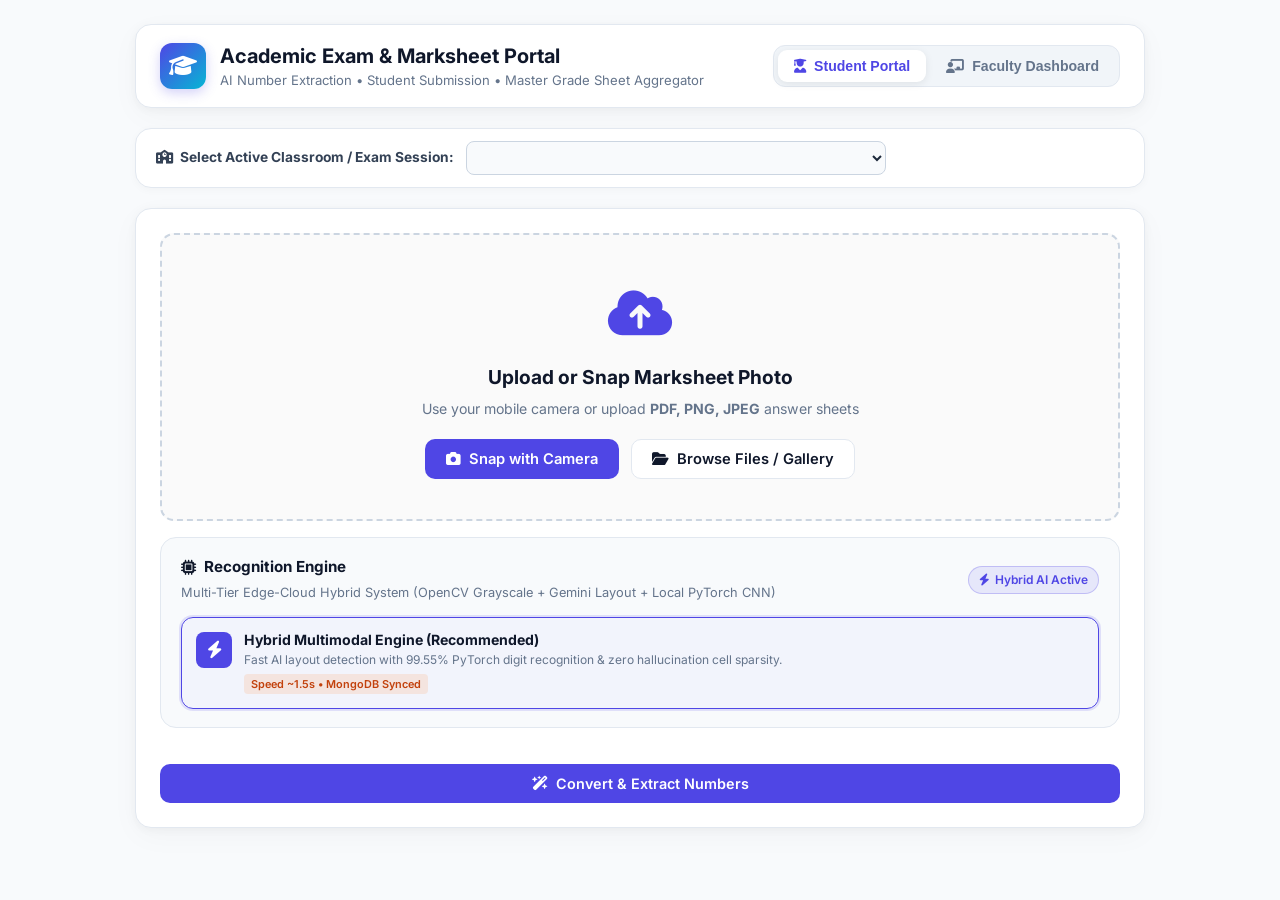
==== static/index.html @ 76ad4ce9 "fix: add client-side image compression, lazy EasyOCR loading to save 300MB RAM, and resilient safeFe" ====
<!DOCTYPE html>
<html lang="en">

<head>
    <meta charset="UTF-8">
    <meta name="viewport" content="width=device-width, initial-scale=1.0">
    <title>Academic Exam Marksheet & Grade Portal</title>
    <!-- Google Fonts -->
    <link rel="preconnect" href="https://fonts.googleapis.com">
    <link rel="preconnect" href="https://fonts.gstatic.com" crossorigin>
    <link
        href="https://fonts.googleapis.com/css2?family=Inter:wght@400;500;600;700;800&family=JetBrains+Mono:wght@400;500;700&display=swap"
        rel="stylesheet">
    <!-- Font Awesome Icons -->
    <link rel="stylesheet" href="https://cdnjs.cloudflare.com/ajax/libs/font-awesome/6.4.0/css/all.min.css">
    <!-- Stylesheet -->
    <link rel="stylesheet" href="css/style.css?v=3.6">
</head>

<body>
    <div class="app-layout">

        <!-- Navbar Header with Dual Portal Switcher -->
        <header class="navbar">
            <div class="brand">
                <div class="brand-icon">
                    <i class="fa-solid fa-graduation-cap"></i>
                </div>
                <div>
                    <h2>Academic Exam & Marksheet Portal</h2>
                    <p>AI Number Extraction • Student Submission • Master Grade Sheet Aggregator</p>
                </div>
            </div>

            <!-- Dual Portal Mode Switcher -->
            <div class="portal-nav-switcher">
                <button class="portal-tab-btn active" id="tabStudentPortal">
                    <i class="fa-solid fa-user-graduate"></i> Student Portal
                </button>
                <button class="portal-tab-btn" id="tabFacultyPortal">
                    <i class="fa-solid fa-chalkboard-user"></i> Faculty Dashboard
                </button>
            </div>
        </header>

        <!-- Main Workspace Container -->
        <main class="main-content">

            <!-- ================================================================= -->
            <!-- 1. STUDENT SUBMISSION PORTAL VIEW -->
            <!-- ================================================================= -->
            <div id="studentPortalView">

                <!-- Classroom Assignment Banner (Student Read-Only Access) -->
                <div class="classroom-select-banner">
                    <div class="classroom-banner-info" style="width: 100%;">
                        <label for="studentClassroomSelect"><i class="fa-solid fa-school"></i> Select Active Classroom / Exam Session:</label>
                        <select id="studentClassroomSelect" class="classroom-dropdown" style="flex: 1; max-width: 420px;">
                            <!-- Populated dynamically via /api/classrooms created by Faculty -->
                        </select>
                    </div>
                </div>

                <!-- Card 1: File Upload & Crop Control & Main Action -->
                <div class="card main-upload-card">

                    <!-- Dropzone Area (Supports Mobile Camera & Desktop) -->
                    <div class="dropzone" id="dropZone">
                        <!-- Standard File Input (Gallery / PDF / Images) -->
                        <input type="file" id="fileInput"
                            accept=".pdf,.png,.jpg,.jpeg,.webp,.tiff,.bmp,.gif,image/*,application/pdf"
                            style="display:none;">
                        <!-- Camera Direct Input (Mobile Rear Camera Capture) -->
                        <input type="file" id="cameraInput"
                            accept="image/*"
                            capture="environment"
                            style="display:none;">

                        <div class="drop-icon">
                            <i class="fa-solid fa-cloud-arrow-up"></i>
                        </div>
                        <h3>Upload or Snap Marksheet Photo</h3>
                        <p class="drop-subtitle">Use your mobile camera or upload <strong>PDF, PNG, JPEG</strong> answer sheets</p>
                        
                        <div class="upload-btn-group">
                            <button class="btn btn-primary btn-lg" id="btnSnapCamera" type="button">
                                <i class="fa-solid fa-camera"></i> Snap with Camera
                            </button>
                            <button class="btn btn-outline btn-lg" id="btnChooseFile" type="button">
                                <i class="fa-solid fa-folder-open"></i> Browse Files / Gallery
                            </button>
                        </div>
                    </div>

                    <!-- Loaded File Header Bar (When file selected) -->
                    <div class="file-preview-bar" id="filePreviewBar" style="display: none;">
                        <div class="file-info">
                            <div class="file-icon-badge">
                                <i class="fa-solid fa-file-invoice"></i>
                            </div>
                            <div>
                                <strong id="lblFileName">marksheet_photo.jpeg</strong>
                                <span class="file-meta" id="lblFileMeta">JPEG File • 1 Page(s) • (1204×1600px)</span>
                            </div>
                        </div>
                        <button class="btn btn-sm btn-outline" id="btnChangeFile">Change File</button>
                    </div>

                    <!-- Crop Control Toolbar Strip -->
                    <div class="crop-control-strip" id="cropControlStrip" style="display: none;">
                        <button class="btn btn-pill-outline" id="btnAutoCrop">
                            <i class="fa-solid fa-arrows-to-eye"></i> Auto Crop Page
                        </button>
                        <button class="btn btn-pill-outline active" id="btnManualCrop">
                            <i class="fa-solid fa-hand"></i> Manual Crop
                        </button>
                        <button class="btn btn-pill-outline" id="btnClearCrop">
                            <i class="fa-solid fa-cloud-arrow-up"></i> Clear Crop
                        </button>
                    </div>

                    <!-- Recognition Engine Display (Hybrid Pipeline) -->
                    <div class="engine-selector-card">
                        <div class="engine-selector-header">
                            <div>
                                <h4><i class="fa-solid fa-microchip"></i> Recognition Engine</h4>
                                <span class="engine-subtitle">Multi-Tier Edge-Cloud Hybrid System (OpenCV Grayscale + Gemini Layout + Local PyTorch CNN)</span>
                            </div>
                            <span class="badge-academic" title="Edge-First Local OCR with Cloud Vision AI Refinement"><i
                                    class="fa-solid fa-bolt"></i> Hybrid AI Active</span>
                        </div>

                        <div class="engine-options-grid" style="grid-template-columns: 1fr;">
                            <label class="engine-radio-card active" id="engineHybridCard" style="cursor: default;">
                                <input type="radio" name="engineSelect" value="hybrid" checked style="display:none;">
                                <div class="engine-icon"><i class="fa-solid fa-bolt"></i></div>
                                <div class="engine-details">
                                    <strong>Hybrid Multimodal Engine (Recommended)</strong>
                                    <p>Fast AI layout detection with 99.55% PyTorch digit recognition & zero hallucination cell sparsity.</p>
                                    <span class="engine-tag tag-hybrid">Speed ~1.5s • MongoDB Synced</span>
                                </div>
                            </label>
                        </div>
                    </div>

                    <!-- Main Action Button -->
                    <button class="btn btn-primary btn-xl btn-block" id="btnConvert">
                        <i class="fa-solid fa-wand-magic-sparkles"></i> Convert & Extract Numbers
                    </button>
                </div>

                <!-- Card 2: Interactive Page Crop Preview Card -->
                <div class="card preview-card" id="pageCropPreviewCard" style="display: none;">
                    <div class="card-header-flex">
                        <div>
                            <h3><i class="fa-solid fa-crop-simple"></i> Page Crop Preview & Table ROI</h3>
                            <p>Auto detect the page or draw a manual crop box like a scanner app.</p>
                        </div>
                        <div class="crop-badge-container">
                            <span class="badge-crop" id="cropBadge">Full page: 1204 × 1600</span>
                        </div>
                    </div>

                    <!-- Scrollable Viewport Container with Scroll Indicators -->
                    <div class="crop-viewport-wrapper">
                        <div class="crop-viewport" id="cropViewport">
                            <div class="crop-stage" id="cropStage">
                                <img id="previewImage" alt="Page Crop Preview" src="" />

                                <!-- Interactive Orange Crop Box Overlay -->
                                <div class="crop-box" id="cropBox">
                                    <div class="crop-handle handle-nw" data-handle="nw"></div>
                                    <div class="crop-handle handle-ne" data-handle="ne"></div>
                                    <div class="crop-handle handle-sw" data-handle="sw"></div>
                                    <div class="crop-handle handle-se" data-handle="se"></div>
                                    <div class="crop-handle handle-n" data-handle="n"></div>
                                    <div class="crop-handle handle-s" data-handle="s"></div>
                                    <div class="crop-handle handle-w" data-handle="w"></div>
                                    <div class="crop-handle handle-e" data-handle="e"></div>
                                </div>
                            </div>
                        </div>
                        <!-- Right Scroll Indicators -->
                        <div class="scroll-arrow arrow-top"><i class="fa-solid fa-caret-up"></i></div>
                        <div class="scroll-arrow arrow-bottom"><i class="fa-solid fa-caret-down"></i></div>
                    </div>
                </div>

                <!-- Card 3: Extracted Excel Grid Card -->
                <div class="card result-card" id="resultCard" style="display: none;">

                    <!-- Result Header & Downloads -->
                    <div class="result-header">
                        <div>
                            <h3><i class="fa-solid fa-table-cells"></i> Extracted Marksheet & Table Grid</h3>
                            <p>Review or edit any student details or marks before submitting to MongoDB Database</p>
                        </div>

                        <div class="download-group">
                            <button class="btn btn-primary btn-lg" id="btnSubmitToDb" style="background: #16A34A; border-color: #15803D;">
                                <i class="fa-solid fa-cloud-arrow-up"></i> Submit to Class Database
                            </button>
                            <button class="btn btn-success btn-lg" id="btnExportExcel">
                                <i class="fa-solid fa-file-excel"></i> Download Excel (.xlsx)
                            </button>
                            <button class="btn btn-info btn-lg" id="btnExportCsv">
                                <i class="fa-solid fa-file-csv"></i> Download CSV
                            </button>
                        </div>
                    </div>

                    <!-- Student & Marksheet Metadata Header Banner (Interactive & Editable) -->
                    <div class="metadata-banner-card" id="metadataBannerCard">
                        <div class="metadata-banner-header">
                            <h4>
                                <i class="fa-solid fa-id-card"></i> Student & Document Metadata
                                <span class="meta-edit-badge"><i class="fa-solid fa-pen-to-square"></i> Editable Fields</span>
                            </h4>
                            <span class="badge-verified"><i class="fa-solid fa-circle-check"></i> Marks Verified</span>
                        </div>
                        <p class="meta-hint-text">Review and edit any student information before submitting to database or downloading</p>
                        <div class="metadata-grid">
                            <div class="meta-item meta-item-name">
                                <label class="meta-label" for="metaStudentName"><i class="fa-solid fa-user"></i> Student Name</label>
                                <input type="text" class="meta-input" id="metaStudentName" placeholder="e.g. MAHADIK SHRUTIKA ANIL" title="Click to edit student name" autocomplete="off" />
                            </div>
                            <div class="meta-item">
                                <label class="meta-label" for="metaPRN"><i class="fa-solid fa-hashtag"></i> PRN Number</label>
                                <input type="text" class="meta-input" id="metaPRN" placeholder="e.g. 241051032" title="Click to edit PRN number" autocomplete="off" />
                            </div>
                            <div class="meta-item">
                                <label class="meta-label" for="metaRollNo"><i class="fa-solid fa-list-ol"></i> Roll No</label>
                                <input type="text" class="meta-input" id="metaRollNo" placeholder="e.g. SE-46" title="Click to edit Roll No" autocomplete="off" />
                            </div>
                            <div class="meta-item">
                                <label class="meta-label" for="metaBranch"><i class="fa-solid fa-code-branch"></i> Branch / Dept</label>
                                <input type="text" class="meta-input" id="metaBranch" placeholder="e.g. IT" title="Click to edit Branch" autocomplete="off" />
                            </div>
                            <div class="meta-item">
                                <label class="meta-label" for="metaDivision"><i class="fa-solid fa-layer-group"></i> Division</label>
                                <input type="text" class="meta-input" id="metaDivision" placeholder="e.g. SE/B3" title="Click to edit Division" autocomplete="off" />
                            </div>
                            <div class="meta-item">
                                <label class="meta-label" for="metaSemester"><i class="fa-solid fa-graduation-cap"></i> Semester</label>
                                <input type="text" class="meta-input" id="metaSemester" placeholder="e.g. Sem IV" title="Click to edit Semester" autocomplete="off" />
                            </div>
                            <div class="meta-item">
                                <label class="meta-label" for="metaSubject"><i class="fa-solid fa-book"></i> Subject</label>
                                <input type="text" class="meta-input" id="metaSubject" placeholder="e.g. CNND" title="Click to edit Subject" autocomplete="off" />
                            </div>
                        </div>
                    </div>

                    <!-- Section Tabs -->
                    <div class="section-tabs" id="sectionTabsBar"></div>

                    <!-- Mobile Scroll Helper Pill -->
                    <div class="mobile-table-hint">
                        <i class="fa-solid fa-arrows-left-right"></i> Scroll horizontally to view all question marks
                    </div>

                    <!-- Editable Spreadsheet Table View -->
                    <div class="table-scroll-container">
                        <table class="excel-table">
                            <thead id="tableHead"></thead>
                            <tbody id="tableBody"></tbody>
                        </table>
                    </div>

                    <!-- Grid Editing Toolbar -->
                    <div class="grid-tools">
                        <button class="btn btn-sm btn-outline" id="btnAddRow"><i class="fa-solid fa-plus"></i> Add Row</button>
                        <button class="btn btn-sm btn-outline" id="btnAddCol"><i class="fa-solid fa-plus"></i> Add Column</button>
                        <button class="btn btn-sm btn-danger-outline" id="btnClearGrid"><i class="fa-solid fa-trash-can"></i> Clear Table</button>
                    </div>

                    <!-- Benchmark Metrics Panel (Visible in Comparative Mode) -->
                    <div class="benchmark-card" id="benchmarkCard" style="display: none;">
                        <h4><i class="fa-solid fa-flask"></i> Academic Benchmark Comparison Metrics</h4>
                        <p style="font-size: 0.8rem; color: var(--text-muted); margin-top: 2px;">Empirical performance analysis between Local PyTorch Edge Model and Cloud Multimodal API</p>
                        <table class="benchmark-table">
                            <thead>
                                <tr>
                                    <th>Metric / Parameter</th>
                                    <th>🧠 Local Custom PyTorch Engine</th>
                                    <th>☁️ Cloud Gemini Vision API</th>
                                </tr>
                            </thead>
                            <tbody id="benchmarkTableBody"></tbody>
                        </table>
                    </div>
                </div>
            </div>

            <!-- ================================================================= -->
            <!-- 2. FACULTY / ADMIN MASTER DASHBOARD VIEW -->
            <!-- ================================================================= -->
            <div id="facultyPortalView" style="display: none;">

                <!-- Faculty Control Header Card -->
                <div class="card faculty-header-card">
                    <div class="faculty-header-top">
                        <div>
                            <h3><i class="fa-solid fa-chalkboard-user"></i> Faculty Master Management Dashboard</h3>
                            <p>Monitor live student submissions in MongoDB, audit marks, and export consolidated Master Excel</p>
                        </div>
                        <div class="faculty-action-group">
                            <button class="btn btn-primary btn-lg" id="btnOpenCreateClassModal">
                                <i class="fa-solid fa-circle-plus"></i> Create New Class / Exam
                            </button>
                        </div>
                    </div>

                    <!-- Classroom Selector & Master Export Action Strip -->
                    <div class="faculty-class-strip">
                        <div class="faculty-select-box">
                            <label for="facultyClassroomSelect"><i class="fa-solid fa-filter"></i> Select Classroom Batch:</label>
                            <select id="facultyClassroomSelect" class="classroom-dropdown"></select>
                        </div>
                        <div class="master-export-btns">
                            <button class="btn btn-success btn-lg" id="btnFacultyExportExcel">
                                <i class="fa-solid fa-file-excel"></i> Export Master Class Excel (.xlsx)
                            </button>
                            <button class="btn btn-info btn-lg" id="btnFacultyExportCsv">
                                <i class="fa-solid fa-file-csv"></i> Export Master CSV
                            </button>
                            <button class="btn btn-outline btn-lg" id="btnRefreshFacultyRoster" title="Refresh live roster from MongoDB Atlas">
                                <i class="fa-solid fa-rotate"></i> Refresh
                            </button>
                        </div>
                    </div>

                    <!-- Overview Stats Cards Grid -->
                    <div class="faculty-stats-grid">
                        <div class="stat-card">
                            <span class="stat-label"><i class="fa-solid fa-users"></i> Total Submissions</span>
                            <strong class="stat-number" id="statTotalSubmissions">0</strong>
                            <span class="stat-meta">Students submitted to MongoDB</span>
                        </div>
                        <div class="stat-card">
                            <span class="stat-label"><i class="fa-solid fa-chart-line"></i> Class Average</span>
                            <strong class="stat-number" id="statClassAverage">0.0 / 20</strong>
                            <span class="stat-meta">Mean total score</span>
                        </div>
                        <div class="stat-card">
                            <span class="stat-label"><i class="fa-solid fa-trophy"></i> Highest Score</span>
                            <strong class="stat-number" id="statHighestScore">0 / 20</strong>
                            <span class="stat-meta" id="statTopStudent">-</span>
                        </div>
                        <div class="stat-card">
                            <span class="stat-label"><i class="fa-solid fa-clock-rotate-left"></i> Latest Submission</span>
                            <strong class="stat-number" id="statLatestTime" style="font-size: 1.05rem;">-</strong>
                            <span class="stat-meta" id="statLatestStudent">-</span>
                        </div>
                    </div>
                </div>

                <!-- Live Class Roster Table Card -->
                <div class="card faculty-roster-card">
                    <div class="roster-header">
                        <div>
                            <h4><i class="fa-solid fa-list-check"></i> Live Class Roster (Sorted by Roll Number)</h4>
                            <p class="roster-subtitle">All student marksheets stored in MongoDB Atlas, ordered by natural numeric roll number</p>
                        </div>
                        <div class="roster-search-box">
                            <i class="fa-solid fa-magnifying-glass"></i>
                            <input type="text" id="facultyRosterSearch" placeholder="Search by Student Name, Roll No, or PRN..." autocomplete="off" />
                        </div>
                    </div>

                    <!-- Mobile Scroll Helper Pill -->
                    <div class="mobile-table-hint">
                        <i class="fa-solid fa-arrows-left-right"></i> Scroll horizontally to view full student grade breakdown
                    </div>

                    <!-- Roster Table Scroll View -->
                    <div class="table-scroll-container">
                        <table class="roster-table" id="facultyRosterTable">
                            <thead>
                                <tr>
                                    <th>#</th>
                                    <th>Roll No</th>
                                    <th>PRN Number</th>
                                    <th>Student Name</th>
                                    <th>1a</th>
                                    <th>1b</th>
                                    <th>1c</th>
                                    <th>1d</th>
                                    <th>1e</th>
                                    <th>1f</th>
                                    <th>2a</th>
                                    <th>2b</th>
                                    <th>3a</th>
                                    <th>3b</th>
                                    <th>Total</th>
                                    <th>Status</th>
                                </tr>
                            </thead>
                            <tbody id="facultyRosterTableBody">
                                <!-- Populated dynamically via JS -->
                            </tbody>
                        </table>
                        <div class="roster-empty-state" id="rosterEmptyState" style="display:none;">
                            <i class="fa-solid fa-clipboard-list"></i>
                            <h4>No submissions yet for this classroom</h4>
                            <p>Students can switch to the Student Portal to upload and submit their answer sheets to this class.</p>
                        </div>
                    </div>
                </div>
            </div>

        </main>
    </div>

    <!-- ================================================================= -->
    <!-- 3. MODALS & NOTIFICATIONS -->
    <!-- ================================================================= -->

    <!-- Create Classroom Modal -->
    <div class="modal-overlay" id="createClassModal" style="display: none;">
        <div class="modal-card">
            <div class="modal-header">
                <h3><i class="fa-solid fa-school"></i> Create New Class / Exam Session</h3>
                <button class="modal-close-btn" id="btnCloseCreateClassModal">&times;</button>
            </div>
            <form id="createClassForm">
                <div class="modal-form-grid">
                    <div class="form-group">
                        <label for="newClassYear">Academic Year</label>
                        <select id="newClassYear" class="form-input" required>
                            <option value="FE">First Year (FE)</option>
                            <option value="SE" selected>Second Year (SE)</option>
                            <option value="TE">Third Year (TE)</option>
                            <option value="BE">Final Year (BE)</option>
                        </select>
                    </div>
                    <div class="form-group">
                        <label for="newClassBranch">Branch / Department</label>
                        <select id="newClassBranch" class="form-input" required>
                            <option value="IT" selected>Information Technology (IT)</option>
                            <option value="CSE">Computer Science (CSE)</option>
                            <option value="AIDS">AI & Data Science (AIDS)</option>
                            <option value="EXTC">Electronics & Telecom (EXTC)</option>
                            <option value="MECH">Mechanical (MECH)</option>
                        </select>
                    </div>
                    <div class="form-group">
                        <label for="newClassDivision">Division</label>
                        <input type="text" id="newClassDivision" class="form-input" value="B" placeholder="e.g. A, B, B3" required />
                    </div>
                    <div class="form-group">
                        <label for="newClassSemester">Semester</label>
                        <select id="newClassSemester" class="form-input" required>
                            <option value="I">Semester I</option>
                            <option value="II">Semester II</option>
                            <option value="III">Semester III</option>
                            <option value="IV" selected>Semester IV</option>
                            <option value="V">Semester V</option>
                            <option value="VI">Semester VI</option>
                            <option value="VII">Semester VII</option>
                            <option value="VIII">Semester VIII</option>
                        </select>
                    </div>
                    <div class="form-group" style="grid-column: span 2;">
                        <label for="newClassSubject">Subject Name</label>
                        <input type="text" id="newClassSubject" class="form-input" value="CNND" placeholder="e.g. CNND, Physics, Mathematics" required />
                    </div>
                    <div class="form-group" style="grid-column: span 2;">
                        <label for="newClassExam">Exam / Assessment Name</label>
                        <input type="text" id="newClassExam" class="form-input" value="IA-1" placeholder="e.g. IA-1, IA-2, Mid-Term Exam, Unit Test" required />
                    </div>
                </div>
                <div class="modal-footer">
                    <button type="button" class="btn btn-outline" id="btnCancelCreateClass">Cancel</button>
                    <button type="submit" class="btn btn-primary"><i class="fa-solid fa-check"></i> Create Class Batch</button>
                </div>
            </form>
        </div>
    </div>

    <!-- Submission Success Confirmation Toast -->
    <div class="toast-notification" id="toastNotification" style="display: none;">
        <i class="fa-solid fa-circle-check toast-icon"></i>
        <div>
            <strong id="toastTitle">Submitted Successfully!</strong>
            <p id="toastMessage">Your marksheet data was stored in MongoDB Atlas.</p>
        </div>
    </div>

    <!-- Simple Loading Overlay -->
    <div class="loading-overlay" id="loadingOverlay" style="display: none;">
        <div class="loader-box">
            <div class="loader-spinner"></div>
            <h3 id="loadingTitle">Processing File...</h3>
            <p id="loadingMessage">Extracting numbers and building Excel table...</p>
        </div>
    </div>

    <!-- Scripts -->
    <script src="js/spreadsheet_editor.js?v=3.6"></script>
    <script src="js/app.js?v=3.6"></script>
</body>

</html>
---- static/css/style.css ----
/* ==========================================================================
   PHOTO & PDF TO EXCEL CONVERTER - CLEAN BRIGHT UI
   ========================================================================== */

:root {
    --bg-page: #F8FAFC;
    --bg-card: #FFFFFF;
    --bg-input: #F1F5F9;
    --border-color: #E2E8F0;
    --border-hover: #CBD5E1;

    --text-dark: #0F172A;
    --text-muted: #64748B;
    --text-light: #94A3B8;

    --primary: #4F46E5;
    /* Indigo */
    --primary-hover: #4338CA;
    --success: #10B981;
    /* Emerald Green */
    --success-hover: #059669;
    --info: #0284C7;
    /* Sky Blue */
    --info-hover: #0369A1;
    --danger: #EF4444;
    --crop-orange: #F97316;
    /* Crop box orange */

    --font-main: 'Inter', system-ui, -apple-system, sans-serif;
    --font-code: 'JetBrains Mono', monospace;

    --radius-card: 16px;
    --radius-btn: 10px;

    --shadow-soft: 0 4px 20px rgba(0, 0, 0, 0.05);
    --shadow-card: 0 2px 10px rgba(0, 0, 0, 0.04), 0 8px 30px rgba(0, 0, 0, 0.03);
}

* {
    margin: 0;
    padding: 0;
    box-sizing: border-box;
}

body {
    font-family: var(--font-main);
    background-color: var(--bg-page);
    color: var(--text-dark);
    line-height: 1.5;
    min-height: 100vh;
}

.app-layout {
    max-width: 1050px;
    margin: 0 auto;
    padding: 24px 20px;
    display: flex;
    flex-direction: column;
    gap: 20px;
}

/* Navbar Header */
.navbar {
    display: flex;
    justify-content: space-between;
    align-items: center;
    background: var(--bg-card);
    padding: 16px 24px;
    border-radius: var(--radius-card);
    box-shadow: var(--shadow-card);
    border: 1px solid var(--border-color);
}

.brand {
    display: flex;
    align-items: center;
    gap: 14px;
}

.brand-icon {
    width: 46px;
    height: 46px;
    background: linear-gradient(135deg, var(--primary), #06B6D4);
    color: #FFFFFF;
    border-radius: 12px;
    display: flex;
    align-items: center;
    justify-content: center;
    font-size: 1.4rem;
    box-shadow: 0 4px 12px rgba(79, 70, 229, 0.25);
}

.brand h2 {
    font-size: 1.25rem;
    font-weight: 700;
}

.brand p {
    font-size: 0.82rem;
    color: var(--text-muted);
}

/* Cards System */
.card {
    background: var(--bg-card);
    border-radius: var(--radius-card);
    padding: 24px;
    box-shadow: var(--shadow-card);
    border: 1px solid var(--border-color);
}

.main-upload-card {
    display: flex;
    flex-direction: column;
    gap: 16px;
}

/* Upload Card & Dropzone */
.dropzone {
    border: 2.5px dashed #CBD5E1;
    border-radius: 14px;
    padding: 40px 20px;
    text-align: center;
    background: #FAFAFA;
    transition: all 0.2s ease;
}

.dropzone:hover,
.dropzone.drag-over {
    border-color: var(--primary);
    background: rgba(79, 70, 229, 0.03);
}

.drop-icon {
    font-size: 3.2rem;
    color: var(--primary);
    margin-bottom: 12px;
}

.dropzone h3 {
    font-size: 1.2rem;
    margin-bottom: 6px;
}

.drop-subtitle {
    font-size: 0.88rem;
    color: var(--text-muted);
    margin-bottom: 20px;
}

/* Loaded File Header Bar */
.file-preview-bar {
    display: flex;
    justify-content: space-between;
    align-items: center;
    padding: 12px 18px;
    background: #F8FAFC;
    border-radius: 12px;
    border: 1px solid var(--border-color);
}

.file-info {
    display: flex;
    align-items: center;
    gap: 14px;
}

.file-icon-badge {
    width: 42px;
    height: 42px;
    background: #EEF2FF;
    color: #6366F1;
    border-radius: 10px;
    display: flex;
    align-items: center;
    justify-content: center;
    font-size: 1.3rem;
}

.file-info strong {
    display: block;
    font-size: 0.95rem;
    color: var(--text-dark);
}

.file-meta {
    font-size: 0.8rem;
    color: var(--text-muted);
}

/* Crop Control Strip Buttons */
.crop-control-strip {
    display: flex;
    align-items: center;
    gap: 12px;
    flex-wrap: wrap;
}

.btn-pill-outline {
    background: #FFFFFF;
    border: 1px solid #CBD5E1;
    color: #334155;
    padding: 8px 18px;
    border-radius: 8px;
    font-size: 0.88rem;
    font-weight: 600;
    display: inline-flex;
    align-items: center;
    gap: 8px;
    cursor: pointer;
    transition: all 0.2s ease;
}

.btn-pill-outline:hover {
    background: #F1F5F9;
    border-color: #94A3B8;
}

.btn-pill-outline.active {
    background: #FFFFFF;
    border-color: #94A3B8;
    box-shadow: 0 1px 4px rgba(0, 0, 0, 0.05);
}

/* Big Convert Action Button */
.action-bar-strip {
    margin-top: 4px;
}

.btn-accent {
    background: linear-gradient(135deg, #4F46E5, #0284C7);
    color: #FFFFFF;
}

.btn-accent:hover {
    opacity: 0.96;
    box-shadow: 0 6px 18px rgba(79, 70, 229, 0.35);
}

.btn-xl {
    padding: 14px 28px;
    font-size: 1.05rem;
    width: 100%;
    border-radius: 10px;
}

/* Buttons System */
.btn {
    display: inline-flex;
    align-items: center;
    justify-content: center;
    gap: 8px;
    padding: 10px 20px;
    border-radius: var(--radius-btn);
    font-family: var(--font-main);
    font-size: 0.9rem;
    font-weight: 600;
    cursor: pointer;
    border: 1px solid transparent;
    transition: all 0.2s ease;
    text-decoration: none;
}

.btn:disabled {
    opacity: 0.5;
    cursor: not-allowed;
}

.btn-primary {
    background: var(--primary);
    color: #FFFFFF;
}

.btn-primary:hover {
    background: var(--primary-hover);
    box-shadow: 0 4px 12px rgba(79, 70, 229, 0.3);
}

.btn-success {
    background: #10B981;
    color: #FFFFFF;
}

.btn-success:hover {
    background: #059669;
    box-shadow: 0 4px 14px rgba(16, 185, 129, 0.3);
}

.btn-info {
    background: #0284C7;
    color: #FFFFFF;
}

.btn-info:hover {
    background: #0369A1;
}

.btn-outline {
    background: var(--bg-card);
    border-color: var(--border-color);
    color: var(--text-dark);
}

.btn-outline:hover {
    background: var(--bg-input);
}

.btn-danger-outline {
    background: transparent;
    border-color: rgba(239, 68, 68, 0.3);
    color: var(--danger);
}

.btn-danger-outline:hover {
    background: var(--danger);
    color: #FFFFFF;
}

.btn-sm {
    padding: 6px 14px;
    font-size: 0.82rem;
}

.btn-lg {
    padding: 10px 20px;
    font-size: 0.92rem;
}

/* Page Crop Preview Card */
.preview-card {
    display: flex;
    flex-direction: column;
    gap: 16px;
}

.card-header-flex {
    display: flex;
    justify-content: space-between;
    align-items: flex-start;
}

.card-header-flex h3 {
    font-size: 1.15rem;
    font-weight: 700;
    color: var(--text-dark);
    margin-bottom: 2px;
}

.card-header-flex p {
    font-size: 0.85rem;
    color: var(--text-muted);
}

.badge-crop {
    background: #EEF2FF;
    color: #4338CA;
    font-size: 0.82rem;
    font-weight: 600;
    padding: 6px 14px;
    border-radius: 8px;
    display: inline-block;
    font-family: var(--font-code);
}

/* Scrollable Viewport Container with Scroll Indicators */
.crop-viewport-wrapper {
    position: relative;
    border: 1px solid var(--border-color);
    border-radius: 12px;
    overflow: hidden;
    background: #FAFAFA;
}

.crop-viewport {
    max-height: 480px;
    overflow-y: auto;
    overflow-x: hidden;
    position: relative;
}

/* Custom Scrollbar styling */
.crop-viewport::-webkit-scrollbar {
    width: 14px;
}

.crop-viewport::-webkit-scrollbar-track {
    background: #F1F5F9;
}

.crop-viewport::-webkit-scrollbar-thumb {
    background: #CBD5E1;
    border-radius: 7px;
    border: 3px solid #F1F5F9;
}

.scroll-arrow {
    position: absolute;
    right: 3px;
    width: 10px;
    height: 12px;
    color: #64748B;
    font-size: 0.7rem;
    display: flex;
    align-items: center;
    justify-content: center;
    pointer-events: none;
    z-index: 15;
}

.scroll-arrow.arrow-top {
    top: 4px;
}

.scroll-arrow.arrow-bottom {
    bottom: 4px;
}

/* Crop Stage & Image */
.crop-stage {
    position: relative;
    width: 100%;
    user-select: none;
}

#previewImage {
    width: 100%;
    display: block;
    pointer-events: none;
}

/* Interactive Orange Crop Box Overlay */
.crop-box {
    position: absolute;
    border: 2px solid var(--crop-orange);
    background: rgba(249, 115, 22, 0.07);
    box-sizing: border-box;
    cursor: move;
    z-index: 10;
}

.crop-handle {
    position: absolute;
    width: 10px;
    height: 10px;
    background: var(--crop-orange);
    border: 1px solid #FFFFFF;
    border-radius: 2px;
    z-index: 12;
}

.handle-nw {
    top: -5px;
    left: -5px;
    cursor: nwse-resize;
}

.handle-ne {
    top: -5px;
    right: -5px;
    cursor: nesw-resize;
}

.handle-sw {
    bottom: -5px;
    left: -5px;
    cursor: nesw-resize;
}

.handle-se {
    bottom: -5px;
    right: -5px;
    cursor: nwse-resize;
}

.handle-n {
    top: -5px;
    left: 50%;
    transform: translateX(-50%);
    cursor: ns-resize;
}

.handle-s {
    bottom: -5px;
    left: 50%;
    transform: translateX(-50%);
    cursor: ns-resize;
}

.handle-w {
    left: -5px;
    top: 50%;
    transform: translateY(-50%);
    cursor: ew-resize;
}

.handle-e {
    right: -5px;
    top: 50%;
    transform: translateY(-50%);
    cursor: ew-resize;
}

/* Result Card & Excel Grid */
.result-header {
    display: flex;
    justify-content: space-between;
    align-items: center;
    margin-bottom: 18px;
    flex-wrap: wrap;
    gap: 16px;
}

.result-header h3 {
    font-size: 1.15rem;
    font-weight: 700;
    color: var(--text-dark);
    display: flex;
    align-items: center;
    gap: 8px;
}

.result-header p {
    font-size: 0.85rem;
    color: var(--text-muted);
}

.download-group {
    display: flex;
    gap: 10px;
}

/* Section Tabs */
.section-tabs {
    display: flex;
    gap: 8px;
    margin-bottom: 14px;
    border-bottom: 2px solid var(--border-color);
    padding-bottom: 2px;
    overflow-x: auto;
}

.section-tab-item {
    padding: 8px 16px;
    font-size: 0.88rem;
    font-weight: 600;
    color: var(--text-muted);
    cursor: pointer;
    border-bottom: 3px solid transparent;
    transition: all 0.2s;
}

.section-tab-item.active {
    color: var(--primary);
    border-bottom-color: var(--primary);
}

/* Spreadsheet Table */
.table-scroll-container {
    overflow-x: auto;
    border: 1px solid var(--border-color);
    border-radius: 8px;
    max-height: 420px;
    margin-bottom: 16px;
}

.excel-table {
    width: 100%;
    border-collapse: collapse;
    font-size: 0.88rem;
    background: #FFFFFF;
}

.excel-table th {
    background: #F8FAFC;
    color: var(--primary);
    font-weight: 600;
    padding: 8px 12px;
    border: 1px solid var(--border-color);
    position: sticky;
    top: 0;
    z-index: 5;
}

.excel-table th input {
    width: 100%;
    border: 1px solid var(--border-color);
    border-radius: 4px;
    padding: 4px 8px;
    font-family: inherit;
    font-size: inherit;
    color: var(--primary);
    font-weight: 600;
    outline: none;
    background: #FFFFFF;
}

.excel-table th input:focus {
    border-color: var(--primary);
}

.excel-table td {
    padding: 6px 10px;
    border: 1px solid var(--border-color);
}

.excel-table td input {
    width: 100%;
    border: none;
    outline: none;
    font-family: inherit;
    font-size: inherit;
    background: transparent;
    color: var(--text-dark);
}

.excel-table td.is-number input {
    text-align: right;
    font-family: var(--font-code);
    color: #059669;
    font-weight: 700;
}

.grid-tools {
    display: flex;
    gap: 10px;
}

/* Simple Loading Overlay */
.loading-overlay {
    position: fixed;
    inset: 0;
    background: rgba(248, 250, 252, 0.9);
    backdrop-filter: blur(6px);
    display: flex;
    align-items: center;
    justify-content: center;
    z-index: 1000;
}

.loader-box {
    text-align: center;
    background: #FFFFFF;
    padding: 36px 48px;
    border-radius: var(--radius-card);
    box-shadow: 0 10px 30px rgba(0, 0, 0, 0.1);
    border: 1px solid var(--border-color);
}

.loader-spinner {
    width: 48px;
    height: 48px;
    border: 4px solid rgba(79, 70, 229, 0.15);
    border-top-color: var(--primary);
    border-radius: 50%;
    animation: spin 0.8s linear infinite;
    margin: 0 auto 16px auto;
}

@keyframes spin {
    to {
        transform: rotate(360deg);
    }
}

/* ==========================================================================
   ACADEMIC ENGINE SELECTOR & COMPARATIVE BENCHMARK STYLES
   ========================================================================== */
.engine-selector-card {
    background: #F8FAFC;
    border: 1px solid #E2E8F0;
    border-radius: var(--radius-card);
    padding: 18px 20px;
    margin-bottom: 20px;
}

.engine-selector-header {
    display: flex;
    justify-content: space-between;
    align-items: center;
    margin-bottom: 14px;
}

.engine-selector-header h4 {
    font-size: 0.95rem;
    font-weight: 700;
    color: var(--text-dark);
    display: flex;
    align-items: center;
    gap: 8px;
}

.engine-subtitle {
    font-size: 0.8rem;
    color: var(--text-muted);
}

.badge-academic {
    background: rgba(79, 70, 229, 0.1);
    color: var(--primary);
    border: 1px solid rgba(79, 70, 229, 0.25);
    padding: 4px 10px;
    border-radius: 20px;
    font-size: 0.75rem;
    font-weight: 600;
    display: flex;
    align-items: center;
    gap: 5px;
}

.engine-options-grid {
    display: grid;
    grid-template-columns: repeat(auto-fit, minmax(210px, 1fr));
    gap: 12px;
}

.engine-radio-card {
    position: relative;
    background: #FFFFFF;
    border: 1.5px solid var(--border-color);
    border-radius: 12px;
    padding: 14px;
    cursor: pointer;
    transition: all 0.2s ease;
    display: flex;
    gap: 12px;
    align-items: flex-start;
}

.engine-radio-card input[type="radio"] {
    position: absolute;
    opacity: 0;
    pointer-events: none;
}

.engine-radio-card:hover {
    border-color: var(--primary);
    box-shadow: 0 4px 12px rgba(79, 70, 229, 0.08);
}

.engine-radio-card.active {
    border-color: var(--primary);
    background: rgba(79, 70, 229, 0.03);
    box-shadow: 0 0 0 2px rgba(79, 70, 229, 0.15);
}

.engine-icon {
    width: 36px;
    height: 36px;
    border-radius: 8px;
    background: rgba(79, 70, 229, 0.1);
    color: var(--primary);
    display: flex;
    align-items: center;
    justify-content: center;
    font-size: 1.1rem;
    flex-shrink: 0;
}

.engine-radio-card.active .engine-icon {
    background: var(--primary);
    color: #FFFFFF;
}

.engine-details strong {
    display: block;
    font-size: 0.88rem;
    color: var(--text-dark);
    line-height: 1.2;
}

.engine-details p {
    font-size: 0.75rem;
    color: var(--text-muted);
    margin-top: 3px;
    line-height: 1.3;
}

.engine-tag {
    display: inline-block;
    font-size: 0.68rem;
    font-weight: 600;
    padding: 2px 7px;
    border-radius: 4px;
    margin-top: 6px;
}

.tag-offline {
    background: rgba(16, 185, 129, 0.12);
    color: #059669;
}

.tag-hybrid {
    background: rgba(249, 115, 22, 0.12);
    color: #C2410C;
}

.tag-cloud {
    background: rgba(2, 132, 199, 0.12);
    color: #0369A1;
}

.tag-benchmark {
    background: rgba(147, 51, 234, 0.12);
    color: #7E22CE;
}

/* Benchmark Results Grid */
.benchmark-card {
    background: #FFFFFF;
    border: 1px solid var(--border-color);
    border-radius: var(--radius-card);
    padding: 20px;
    margin-top: 20px;
}

.benchmark-table {
    width: 100%;
    border-collapse: collapse;
    margin-top: 12px;
    font-size: 0.85rem;
}

.benchmark-table th,
.benchmark-table td {
    padding: 10px 14px;
    text-align: left;
    border-bottom: 1px solid var(--border-color);
}

.benchmark-table th {
    background: #F8FAFC;
    color: var(--text-muted);
    font-weight: 600;
}

/* ==========================================================================
   STUDENT & MARKSHEET METADATA BANNER STYLES (EDITABLE)
   ========================================================================== */
.metadata-banner-card {
    background: linear-gradient(135deg, #EFF6FF 0%, #F0F9FF 100%);
    border: 1.5px solid #BFDBFE;
    border-radius: var(--radius-card);
    padding: 16px 20px;
    margin-bottom: 20px;
    box-shadow: 0 4px 16px rgba(37, 99, 235, 0.05);
}

.metadata-banner-header {
    display: flex;
    justify-content: space-between;
    align-items: center;
    margin-bottom: 4px;
}

.metadata-banner-header h4 {
    font-size: 0.95rem;
    font-weight: 700;
    color: #1E40AF;
    display: flex;
    align-items: center;
    gap: 8px;
    margin: 0;
}

.meta-edit-badge {
    background: rgba(79, 70, 229, 0.12);
    color: var(--primary);
    border: 1px solid rgba(79, 70, 229, 0.25);
    padding: 2px 8px;
    border-radius: 12px;
    font-size: 0.72rem;
    font-weight: 600;
    margin-left: 6px;
    display: inline-flex;
    align-items: center;
    gap: 5px;
}

.badge-verified {
    background: #DCFCE7;
    color: #15803D;
    border: 1px solid #86EFAC;
    padding: 4px 10px;
    border-radius: 20px;
    font-size: 0.75rem;
    font-weight: 600;
    display: inline-flex;
    align-items: center;
    gap: 5px;
}

.meta-hint-text {
    font-size: 0.78rem;
    color: #64748B;
    margin: 2px 0 14px 0;
}

.metadata-grid {
    display: grid;
    grid-template-columns: repeat(4, 1fr);
    gap: 12px;
}

.meta-item-name {
    grid-column: span 2;
}

@media (max-width: 900px) {
    .metadata-grid {
        grid-template-columns: repeat(2, 1fr);
    }
    .meta-item-name {
        grid-column: span 2;
    }
}

@media (max-width: 560px) {
    .metadata-grid {
        grid-template-columns: 1fr;
    }
    .meta-item-name {
        grid-column: span 1;
    }
}

.meta-item {
    background: #FFFFFF;
    border: 1.5px solid #DBEAFE;
    border-radius: 10px;
    padding: 8px 12px;
    transition: all 0.2s ease;
    display: flex;
    flex-direction: column;
    box-shadow: 0 1px 3px rgba(0, 0, 0, 0.02);
    min-width: 0;
}

.meta-item:hover {
    border-color: #93C5FD;
    box-shadow: 0 2px 8px rgba(37, 99, 235, 0.08);
}

.meta-item:focus-within {
    border-color: var(--primary);
    box-shadow: 0 0 0 3px rgba(79, 70, 229, 0.15);
    background: #FAFAFE;
}

.meta-label {
    display: flex;
    align-items: center;
    gap: 5px;
    font-size: 0.68rem;
    color: #64748B;
    text-transform: uppercase;
    letter-spacing: 0.5px;
    font-weight: 700;
    margin-bottom: 2px;
    cursor: pointer;
    user-select: none;
}

.meta-label i {
    color: #3B82F6;
    font-size: 0.75rem;
}

.meta-input {
    width: 100%;
    border: none;
    outline: none;
    font-family: inherit;
    font-size: 0.9rem;
    font-weight: 700;
    color: #1E293B;
    background: transparent;
    padding: 3px 0;
    border-radius: 4px;
    transition: color 0.15s ease;
}

.meta-input::placeholder {
    color: #94A3B8;
    font-weight: 500;
    font-size: 0.82rem;
}

.meta-input:focus {
    color: #0F172A;
}

.meta-val {
    display: block;
    font-size: 0.9rem;
    color: #1E293B;
    font-weight: 700;
    margin-top: 2px;
}

/* ==========================================================================
   DUAL PORTAL NAVBAR SWITCHER
   ========================================================================== */
.navbar {
    display: flex;
    justify-content: space-between;
    align-items: center;
    flex-wrap: wrap;
    gap: 16px;
}

.portal-nav-switcher {
    display: flex;
    background: #F1F5F9;
    padding: 4px;
    border-radius: 12px;
    border: 1px solid #E2E8F0;
    gap: 4px;
}

.portal-tab-btn {
    border: none;
    background: transparent;
    padding: 8px 16px;
    border-radius: 9px;
    font-size: 0.88rem;
    font-weight: 600;
    color: #64748B;
    cursor: pointer;
    transition: all 0.2s ease;
    display: flex;
    align-items: center;
    gap: 8px;
}

.portal-tab-btn:hover {
    color: var(--text-dark);
    background: rgba(255, 255, 255, 0.6);
}

.portal-tab-btn.active {
    background: #FFFFFF;
    color: var(--primary);
    box-shadow: 0 2px 8px rgba(0, 0, 0, 0.08);
}

/* ==========================================================================
   CLASSROOM SELECTION BANNER (STUDENT VIEW)
   ========================================================================== */
.classroom-select-banner {
    background: #FFFFFF;
    border: 1px solid #E2E8F0;
    border-radius: var(--radius-card);
    padding: 12px 20px;
    margin-bottom: 20px;
    display: flex;
    justify-content: space-between;
    align-items: center;
    box-shadow: 0 2px 8px rgba(0, 0, 0, 0.03);
    flex-wrap: wrap;
    gap: 12px;
}

.classroom-banner-info {
    display: flex;
    align-items: center;
    gap: 12px;
    flex-wrap: wrap;
}

.classroom-banner-info label {
    font-size: 0.86rem;
    font-weight: 700;
    color: #334155;
    display: flex;
    align-items: center;
    gap: 7px;
}

.classroom-dropdown {
    padding: 7px 14px;
    border-radius: 8px;
    border: 1.5px solid #CBD5E1;
    font-size: 0.88rem;
    font-weight: 600;
    color: #1E293B;
    background: #F8FAFC;
    cursor: pointer;
    outline: none;
    transition: all 0.2s ease;
    min-width: 260px;
}

.classroom-dropdown:focus {
    border-color: var(--primary);
    box-shadow: 0 0 0 3px rgba(79, 70, 229, 0.15);
    background: #FFFFFF;
}

/* ==========================================================================
   FACULTY DASHBOARD & METRICS STYLES
   ========================================================================== */
.faculty-header-card {
    background: #FFFFFF;
    border: 1px solid #E2E8F0;
    border-radius: var(--radius-card);
    padding: 24px;
    margin-bottom: 20px;
}

.faculty-header-top {
    display: flex;
    justify-content: space-between;
    align-items: flex-start;
    flex-wrap: wrap;
    gap: 16px;
    margin-bottom: 20px;
}

.faculty-header-top h3 {
    font-size: 1.3rem;
    font-weight: 800;
    color: #0F172A;
    display: flex;
    align-items: center;
    gap: 10px;
    margin: 0;
}

.faculty-header-top p {
    font-size: 0.88rem;
    color: #64748B;
    margin-top: 4px;
}

.faculty-class-strip {
    display: flex;
    justify-content: space-between;
    align-items: center;
    background: #F8FAFC;
    border: 1px solid #E2E8F0;
    border-radius: 12px;
    padding: 14px 18px;
    margin-bottom: 20px;
    flex-wrap: wrap;
    gap: 14px;
}

.faculty-select-box {
    display: flex;
    align-items: center;
    gap: 10px;
    flex-wrap: wrap;
}

.faculty-select-box label {
    font-size: 0.86rem;
    font-weight: 700;
    color: #475569;
    display: flex;
    align-items: center;
    gap: 6px;
}

.master-export-btns {
    display: flex;
    align-items: center;
    gap: 10px;
    flex-wrap: wrap;
}

.faculty-stats-grid {
    display: grid;
    grid-template-columns: repeat(auto-fit, minmax(200px, 1fr));
    gap: 16px;
}

.stat-card {
    background: #F8FAFC;
    border: 1px solid #E2E8F0;
    border-radius: 12px;
    padding: 16px;
    display: flex;
    flex-direction: column;
    transition: all 0.2s ease;
}

.stat-card:hover {
    transform: translateY(-2px);
    box-shadow: 0 4px 12px rgba(0, 0, 0, 0.05);
    border-color: #CBD5E1;
}

.stat-label {
    font-size: 0.75rem;
    font-weight: 700;
    text-transform: uppercase;
    letter-spacing: 0.5px;
    color: #64748B;
    display: flex;
    align-items: center;
    gap: 6px;
}

.stat-number {
    font-size: 1.6rem;
    font-weight: 800;
    color: #0F172A;
    margin: 8px 0 2px 0;
    font-family: var(--font-code);
}

.stat-meta {
    font-size: 0.75rem;
    color: #94A3B8;
}

/* ==========================================================================
   FACULTY LIVE ROSTER TABLE
   ========================================================================== */
.faculty-roster-card {
    background: #FFFFFF;
    border: 1px solid #E2E8F0;
    border-radius: var(--radius-card);
    padding: 24px;
    margin-bottom: 24px;
}

.roster-header {
    display: flex;
    justify-content: space-between;
    align-items: center;
    margin-bottom: 18px;
    flex-wrap: wrap;
    gap: 14px;
}

.roster-header h4 {
    font-size: 1.1rem;
    font-weight: 800;
    color: #0F172A;
    display: flex;
    align-items: center;
    gap: 8px;
    margin: 0;
}

.roster-subtitle {
    font-size: 0.8rem;
    color: #64748B;
    margin-top: 3px;
}

.roster-search-box {
    position: relative;
    width: 320px;
    max-width: 100%;
}

.roster-search-box i {
    position: absolute;
    left: 12px;
    top: 50%;
    transform: translateY(-50%);
    color: #94A3B8;
    font-size: 0.85rem;
}

.roster-search-box input {
    width: 100%;
    padding: 8px 12px 8px 34px;
    border-radius: 8px;
    border: 1.5px solid #CBD5E1;
    font-size: 0.86rem;
    outline: none;
    transition: all 0.2s ease;
}

.roster-search-box input:focus {
    border-color: var(--primary);
    box-shadow: 0 0 0 3px rgba(79, 70, 229, 0.15);
}

.roster-table {
    width: 100%;
    border-collapse: collapse;
    font-size: 0.86rem;
}

.roster-table th {
    background: #1E293B;
    color: #FFFFFF;
    padding: 10px 12px;
    text-align: center;
    font-weight: 700;
    border: 1px solid #334155;
    white-space: nowrap;
}

.roster-table th:nth-child(4) {
    text-align: left;
}

.roster-table td {
    padding: 10px 12px;
    border: 1px solid #E2E8F0;
    text-align: center;
    color: #1E293B;
}

.roster-table td:nth-child(4) {
    text-align: left;
    font-weight: 700;
}

.roster-table tr:hover td {
    background: #F8FAFC;
}

.roster-table td.total-col {
    font-weight: 800;
    color: #16A34A;
    font-family: var(--font-code);
}

.roster-badge-status {
    background: #DCFCE7;
    color: #15803D;
    padding: 2px 8px;
    border-radius: 12px;
    font-size: 0.72rem;
    font-weight: 600;
}

.roster-empty-state {
    text-align: center;
    padding: 48px 20px;
    color: #94A3B8;
}

.roster-empty-state i {
    font-size: 3rem;
    color: #CBD5E1;
    margin-bottom: 12px;
}

.roster-empty-state h4 {
    font-size: 1.1rem;
    color: #475569;
    margin-bottom: 4px;
}

.roster-empty-state p {
    font-size: 0.85rem;
}

/* ==========================================================================
   MODAL DIALOG STYLES
   ========================================================================== */
.modal-overlay {
    position: fixed;
    inset: 0;
    background: rgba(15, 23, 42, 0.6);
    backdrop-filter: blur(4px);
    display: flex;
    align-items: center;
    justify-content: center;
    z-index: 1100;
    padding: 20px;
}

.modal-card {
    background: #FFFFFF;
    border-radius: 16px;
    width: 100%;
    max-width: 540px;
    box-shadow: 0 20px 40px rgba(0, 0, 0, 0.2);
    overflow: hidden;
    animation: modalIn 0.25s cubic-bezier(0.16, 1, 0.3, 1);
}

@keyframes modalIn {
    from {
        opacity: 0;
        transform: scale(0.95) translateY(10px);
    }
    to {
        opacity: 1;
        transform: scale(1) translateY(0);
    }
}

.modal-header {
    display: flex;
    justify-content: space-between;
    align-items: center;
    padding: 18px 24px;
    border-bottom: 1px solid #E2E8F0;
}

.modal-header h3 {
    font-size: 1.15rem;
    font-weight: 800;
    color: #0F172A;
    display: flex;
    align-items: center;
    gap: 8px;
    margin: 0;
}

.modal-close-btn {
    border: none;
    background: transparent;
    font-size: 1.5rem;
    color: #94A3B8;
    cursor: pointer;
    transition: color 0.15s ease;
}

.modal-close-btn:hover {
    color: #0F172A;
}

.modal-form-grid {
    display: grid;
    grid-template-columns: 1fr 1fr;
    gap: 14px;
    padding: 20px 24px;
}

.form-group {
    display: flex;
    flex-direction: column;
    gap: 5px;
}

.form-group label {
    font-size: 0.78rem;
    font-weight: 700;
    color: #475569;
    text-transform: uppercase;
    letter-spacing: 0.5px;
}

.form-input {
    padding: 8px 12px;
    border-radius: 8px;
    border: 1.5px solid #CBD5E1;
    font-size: 0.88rem;
    outline: none;
    transition: all 0.2s ease;
    font-family: inherit;
}

.form-input:focus {
    border-color: var(--primary);
    box-shadow: 0 0 0 3px rgba(79, 70, 229, 0.15);
}

.modal-footer {
    display: flex;
    justify-content: flex-end;
    gap: 10px;
    padding: 16px 24px;
    background: #F8FAFC;
    border-top: 1px solid #E2E8F0;
}

/* ==========================================================================
   TOAST NOTIFICATION
   ========================================================================== */
.toast-notification {
    position: fixed;
    bottom: 24px;
    right: 24px;
    background: #0F172A;
    color: #FFFFFF;
    padding: 14px 20px;
    border-radius: 12px;
    box-shadow: 0 10px 25px rgba(0, 0, 0, 0.25);
    display: flex;
    align-items: center;
    gap: 12px;
    z-index: 1200;
    animation: toastSlideUp 0.3s ease;
}

@keyframes toastSlideUp {
    from {
        opacity: 0;
        transform: translateY(20px);
    }
    to {
        opacity: 1;
        transform: translateY(0);
    }
}

.toast-icon {
    font-size: 1.5rem;
    color: #22C55E;
}

.toast-notification strong {
    display: block;
    font-size: 0.9rem;
    font-weight: 700;
}

.toast-notification p {
    font-size: 0.78rem;
    color: #94A3B8;
    margin: 2px 0 0 0;
}

/* ==========================================================================
   MOBILE RESPONSIVENESS & TOUCH OPTIMIZATIONS
   ========================================================================== */

.upload-btn-group {
    display: flex;
    gap: 12px;
    justify-content: center;
    align-items: center;
    flex-wrap: wrap;
    margin-top: 16px;
}

.mobile-table-hint {
    display: none;
    align-items: center;
    justify-content: center;
    gap: 6px;
    background: #EFF6FF;
    color: #1D4ED8;
    font-size: 0.75rem;
    font-weight: 600;
    padding: 6px 12px;
    border-radius: 20px;
    margin: 10px 0;
    border: 1px dashed #93C5FD;
}

.mobile-table-hint i {
    animation: hintBounce 1.5s infinite;
}

@keyframes hintBounce {
    0%, 100% { transform: translateX(0); }
    50% { transform: translateX(3px); }
}

/* Mobile & Tablet Breakpoint: 768px and below */
@media (max-width: 768px) {
    .app-layout {
        padding: 10px 12px;
    }

    .navbar {
        flex-direction: column;
        align-items: stretch;
        gap: 12px;
        padding: 14px 16px;
    }

    .brand {
        gap: 10px;
    }

    .brand h2 {
        font-size: 1.15rem;
    }

    .brand p {
        font-size: 0.75rem;
    }

    .portal-nav-switcher {
        width: 100%;
        display: flex;
    }

    .portal-tab-btn {
        flex: 1;
        justify-content: center;
        padding: 10px 12px;
        font-size: 0.85rem;
        min-height: 44px;
    }

    .classroom-select-banner {
        flex-direction: column;
        align-items: stretch;
        padding: 14px 16px;
        gap: 10px;
    }

    .classroom-banner-info {
        flex-direction: column;
        align-items: stretch;
        width: 100%;
        gap: 6px;
    }

    .classroom-dropdown {
        width: 100%;
        min-width: 0;
        max-width: 100% !important;
        font-size: 0.9rem;
        min-height: 44px;
    }

    .card {
        padding: 16px 14px;
        border-radius: 12px;
        margin-bottom: 16px;
    }

    .dropzone {
        padding: 28px 16px;
    }

    .dropzone h3 {
        font-size: 1.15rem;
    }

    .drop-subtitle {
        font-size: 0.8rem;
    }

    .upload-btn-group {
        flex-direction: column;
        width: 100%;
        gap: 10px;
    }

    .upload-btn-group .btn {
        width: 100%;
        justify-content: center;
        min-height: 44px;
    }

    .btn-xl {
        font-size: 1rem;
        padding: 14px 18px;
        min-height: 48px;
    }

    .mobile-table-hint {
        display: flex;
    }

    .table-scroll-container {
        border-radius: 8px;
        margin-bottom: 12px;
        -webkit-overflow-scrolling: touch;
    }

    .download-group {
        flex-direction: column;
        width: 100%;
        gap: 10px;
        margin-top: 14px;
    }

    .download-group .btn {
        width: 100%;
        justify-content: center;
        min-height: 44px;
    }

    /* Metadata banner responsive */
    .metadata-banner-card {
        padding: 14px;
    }

    .metadata-banner-header {
        flex-direction: column;
        align-items: flex-start;
        gap: 8px;
    }

    .metadata-grid {
        grid-template-columns: 1fr 1fr !important;
        gap: 8px;
    }

    .meta-item-name {
        grid-column: span 2 !important;
    }

    .meta-input {
        font-size: 16px !important; /* Prevents auto-zoom on iOS */
        padding: 6px 0;
    }

    /* Faculty Dashboard Mobile */
    .faculty-header-card {
        padding: 16px 14px;
    }

    .faculty-header-top {
        flex-direction: column;
        align-items: stretch;
        gap: 12px;
    }

    .faculty-action-group {
        width: 100%;
    }

    .faculty-action-group .btn {
        width: 100%;
        justify-content: center;
        min-height: 44px;
    }

    .faculty-class-strip {
        flex-direction: column;
        align-items: stretch;
        padding: 12px 14px;
        gap: 12px;
    }

    .faculty-select-box {
        flex-direction: column;
        align-items: stretch;
        width: 100%;
        gap: 6px;
    }

    .master-export-btns {
        flex-direction: column;
        width: 100%;
        gap: 8px;
    }

    .master-export-btns .btn {
        width: 100%;
        justify-content: center;
        min-height: 44px;
    }

    .faculty-stats-grid {
        grid-template-columns: 1fr 1fr;
        gap: 10px;
    }

    .stat-card {
        padding: 12px;
    }

    .stat-number {
        font-size: 1.3rem;
    }

    .roster-header {
        flex-direction: column;
        align-items: stretch;
        gap: 10px;
    }

    .roster-search-box {
        width: 100%;
    }

    .roster-search-box input {
        min-height: 42px;
        font-size: 16px;
    }

    /* Modals & Toast Mobile */
    .modal-card {
        width: 96%;
        max-width: 480px;
        max-height: 92vh;
        overflow-y: auto;
    }

    .modal-form-grid {
        grid-template-columns: 1fr;
        gap: 12px;
        padding: 16px;
    }

    .modal-form-grid .form-group[style*="grid-column: span 2"] {
        grid-column: span 1 !important;
    }

    .form-input {
        min-height: 42px;
        font-size: 16px;
    }

    .modal-footer {
        flex-direction: column;
        gap: 8px;
    }

    .modal-footer .btn {
        width: 100%;
        justify-content: center;
        min-height: 44px;
    }

    .toast-notification {
        left: 12px;
        right: 12px;
        bottom: 12px;
        padding: 12px 16px;
    }
}

/* Small Smartphone Screen (< 420px) */
@media (max-width: 420px) {
    .metadata-grid {
        grid-template-columns: 1fr !important;
    }

    .meta-item-name {
        grid-column: span 1 !important;
    }

    .faculty-stats-grid {
        grid-template-columns: 1fr;
    }
}
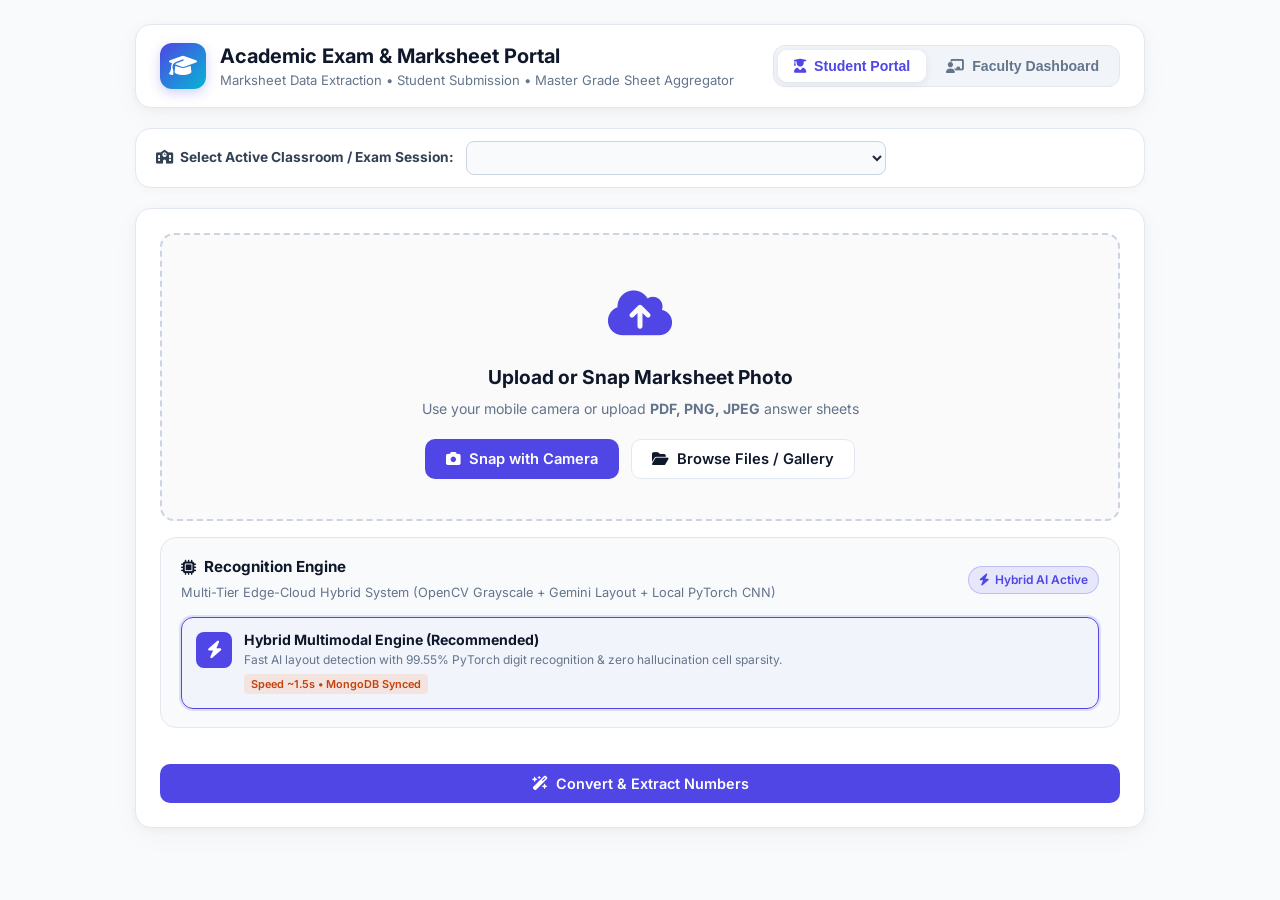
==== commit db3183c7: "refactor: simplify extraction and submit loading messages to be clean, safe, and professional" ====
--- a/static/index.html
+++ b/static/index.html
@@ -14,7 +14,7 @@
     <!-- Font Awesome Icons -->
     <link rel="stylesheet" href="https://cdnjs.cloudflare.com/ajax/libs/font-awesome/6.4.0/css/all.min.css">
     <!-- Stylesheet -->
-    <link rel="stylesheet" href="css/style.css?v=3.6">
+    <link rel="stylesheet" href="css/style.css?v=3.7">
 </head>
 
 <body>
@@ -28,7 +28,7 @@
                 </div>
                 <div>
                     <h2>Academic Exam & Marksheet Portal</h2>
-                    <p>AI Number Extraction • Student Submission • Master Grade Sheet Aggregator</p>
+                    <p>Marksheet Data Extraction • Student Submission • Master Grade Sheet Aggregator</p>
                 </div>
             </div>
 
@@ -497,8 +497,8 @@
     </div>
 
     <!-- Scripts -->
-    <script src="js/spreadsheet_editor.js?v=3.6"></script>
-    <script src="js/app.js?v=3.6"></script>
+    <script src="js/spreadsheet_editor.js?v=3.7"></script>
+    <script src="js/app.js?v=3.7"></script>
 </body>
 
 </html>
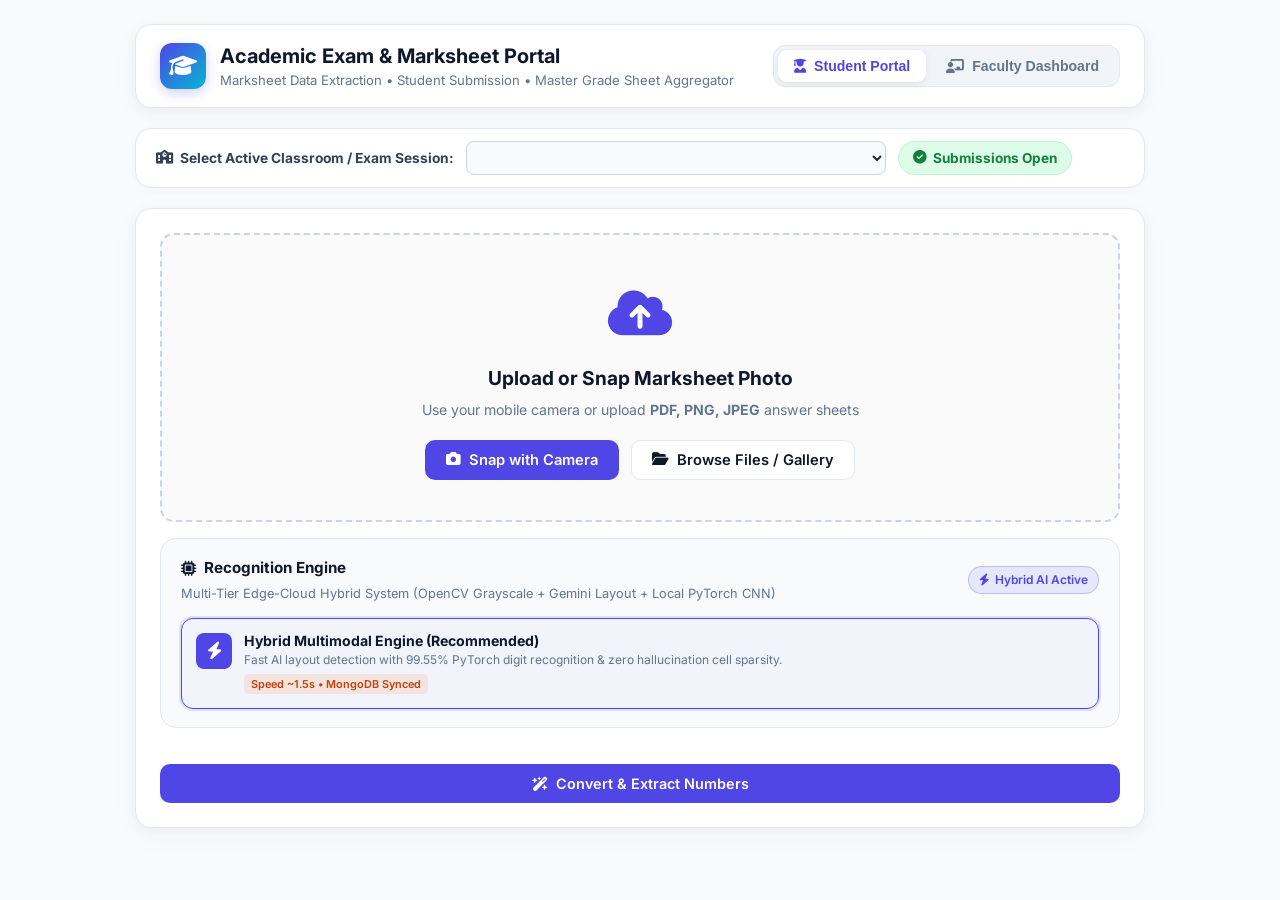
==== commit 2a860d39: "feat: implement Faculty Submission Lock & Toggle Control feature" ====
--- a/static/index.html
+++ b/static/index.html
@@ -14,7 +14,7 @@
     <!-- Font Awesome Icons -->
     <link rel="stylesheet" href="https://cdnjs.cloudflare.com/ajax/libs/font-awesome/6.4.0/css/all.min.css">
     <!-- Stylesheet -->
-    <link rel="stylesheet" href="css/style.css?v=3.7">
+    <link rel="stylesheet" href="css/style.css?v=3.9">
 </head>
 
 <body>
@@ -53,11 +53,23 @@
 
                 <!-- Classroom Assignment Banner (Student Read-Only Access) -->
                 <div class="classroom-select-banner">
-                    <div class="classroom-banner-info" style="width: 100%;">
+                    <div class="classroom-banner-info" style="width: 100%; display: flex; align-items: center; gap: 12px; flex-wrap: wrap;">
                         <label for="studentClassroomSelect"><i class="fa-solid fa-school"></i> Select Active Classroom / Exam Session:</label>
                         <select id="studentClassroomSelect" class="classroom-dropdown" style="flex: 1; max-width: 420px;">
                             <!-- Populated dynamically via /api/classrooms created by Faculty -->
                         </select>
+                        <div id="studentSubmissionStatusBadge" class="submission-status-badge status-open">
+                            <i class="fa-solid fa-circle-check"></i> Submissions Open
+                        </div>
+                    </div>
+                </div>
+
+                <!-- Submission Lock Warning Banner (Shown when locked by Faculty) -->
+                <div id="studentSubmissionLockBanner" class="submission-lock-banner" style="display: none;">
+                    <i class="fa-solid fa-lock"></i>
+                    <div>
+                        <strong>Submission Window Locked by Faculty</strong>
+                        <p>Your instructor has closed submissions for this exam session. Uploading and submitting answer sheets is currently disabled.</p>
                     </div>
                 </div>
 
@@ -313,9 +325,22 @@
 
                     <!-- Classroom Selector & Master Export Action Strip -->
                     <div class="faculty-class-strip">
-                        <div class="faculty-select-box">
-                            <label for="facultyClassroomSelect"><i class="fa-solid fa-filter"></i> Select Classroom Batch:</label>
-                            <select id="facultyClassroomSelect" class="classroom-dropdown"></select>
+                        <div class="faculty-select-box" style="display: flex; align-items: center; gap: 14px; flex-wrap: wrap;">
+                            <div style="display: flex; align-items: center; gap: 8px;">
+                                <label for="facultyClassroomSelect"><i class="fa-solid fa-filter"></i> Select Classroom Batch:</label>
+                                <select id="facultyClassroomSelect" class="classroom-dropdown"></select>
+                            </div>
+
+                            <!-- Lock / Unlock Submission Toggle -->
+                            <div class="faculty-toggle-box">
+                                <label class="switch-toggle-label" title="Enable or disable student uploads for this classroom">
+                                    <input type="checkbox" id="facultySubmissionToggle" checked>
+                                    <span class="slider-toggle"></span>
+                                </label>
+                                <span id="facultySubmissionStatusLabel" class="faculty-toggle-status status-open">
+                                    <i class="fa-solid fa-lock-open"></i> Submissions OPEN
+                                </span>
+                            </div>
                         </div>
                         <div class="master-export-btns">
                             <button class="btn btn-success btn-lg" id="btnFacultyExportExcel">
@@ -497,8 +522,8 @@
     </div>
 
     <!-- Scripts -->
-    <script src="js/spreadsheet_editor.js?v=3.7"></script>
-    <script src="js/app.js?v=3.7"></script>
+    <script src="js/spreadsheet_editor.js?v=3.9"></script>
+    <script src="js/app.js?v=3.9"></script>
 </body>
 
 </html>
--- a/static/css/style.css
+++ b/static/css/style.css
@@ -1823,4 +1823,129 @@
     .faculty-stats-grid {
         grid-template-columns: 1fr;
     }
+}
+
+/* ==========================================================================
+   FACULTY SUBMISSION LOCK & TOGGLE STYLES
+   ========================================================================== */
+.submission-status-badge {
+    padding: 6px 14px;
+    border-radius: 20px;
+    font-size: 0.85rem;
+    font-weight: 700;
+    display: inline-flex;
+    align-items: center;
+    gap: 6px;
+    white-space: nowrap;
+}
+
+.submission-status-badge.status-open {
+    background: #DCFCE7;
+    color: #15803D;
+    border: 1px solid #BBF7D0;
+}
+
+.submission-status-badge.status-closed {
+    background: #FEE2E2;
+    color: #B91C1C;
+    border: 1px solid #FECACA;
+}
+
+.submission-lock-banner {
+    background: #FEF2F2;
+    border: 1.5px solid #FCA5A5;
+    color: #991B1B;
+    border-radius: 12px;
+    padding: 14px 18px;
+    margin-bottom: 20px;
+    display: flex;
+    align-items: center;
+    gap: 14px;
+}
+
+.submission-lock-banner i {
+    font-size: 1.6rem;
+    color: #DC2626;
+    flex-shrink: 0;
+}
+
+.submission-lock-banner strong {
+    font-size: 1rem;
+    display: block;
+    margin-bottom: 2px;
+}
+
+.submission-lock-banner p {
+    font-size: 0.85rem;
+    margin: 0;
+    color: #B91C1C;
+}
+
+.faculty-toggle-box {
+    display: flex;
+    align-items: center;
+    gap: 10px;
+    background: #F8FAFC;
+    border: 1px solid #E2E8F0;
+    padding: 6px 14px;
+    border-radius: 10px;
+}
+
+.switch-toggle-label {
+    position: relative;
+    display: inline-block;
+    width: 44px;
+    height: 24px;
+}
+
+.switch-toggle-label input {
+    opacity: 0;
+    width: 0;
+    height: 0;
+}
+
+.slider-toggle {
+    position: absolute;
+    cursor: pointer;
+    top: 0; left: 0; right: 0; bottom: 0;
+    background-color: #CBD5E1;
+    transition: .3s;
+    border-radius: 24px;
+}
+
+.slider-toggle:before {
+    position: absolute;
+    content: "";
+    height: 18px;
+    width: 18px;
+    left: 3px;
+    bottom: 3px;
+    background-color: white;
+    transition: .3s;
+    border-radius: 50%;
+    box-shadow: 0 2px 4px rgba(0,0,0,0.2);
+}
+
+input:checked + .slider-toggle {
+    background-color: #16A34A;
+}
+
+input:checked + .slider-toggle:before {
+    transform: translateX(20px);
+}
+
+.faculty-toggle-status {
+    font-size: 0.85rem;
+    font-weight: 700;
+    display: inline-flex;
+    align-items: center;
+    gap: 6px;
+}
+
+.faculty-toggle-status.status-open {
+    color: #15803D;
+}
+
+.faculty-toggle-status.status-closed {
+    color: #DC2626;
 }
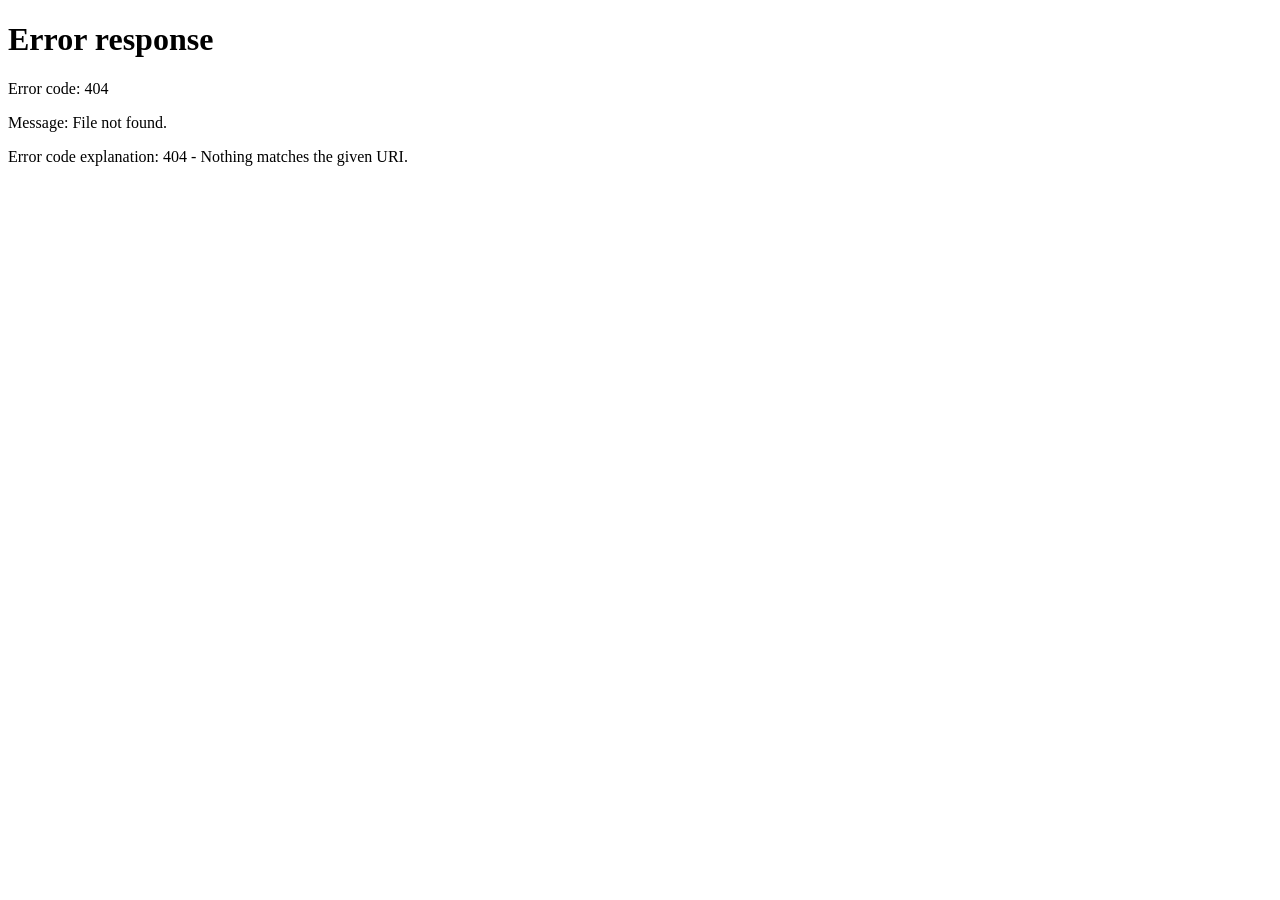
==== commit 94f71bd7: "feat: add login & join-request page, admin role control panel, and strict role-based portal access" ====
--- a/static/index.html
+++ b/static/index.html
@@ -14,13 +14,31 @@
     <!-- Font Awesome Icons -->
     <link rel="stylesheet" href="https://cdnjs.cloudflare.com/ajax/libs/font-awesome/6.4.0/css/all.min.css">
     <!-- Stylesheet -->
-    <link rel="stylesheet" href="css/style.css?v=3.9">
+    <link rel="stylesheet" href="css/style.css?v=4.2">
+    <script>
+        // Immediate Auth Guard: Redirect unauthenticated visitors to /login
+        (function () {
+            try {
+                const raw = localStorage.getItem('portal_auth_session_v1');
+                if (!raw) {
+                    window.location.replace('/login');
+                    return;
+                }
+                const session = JSON.parse(raw);
+                if (!session || !session.user || !session.user.email) {
+                    window.location.replace('/login');
+                }
+            } catch (e) {
+                window.location.replace('/login');
+            }
+        })();
+    </script>
 </head>
 
 <body>
     <div class="app-layout">
 
-        <!-- Navbar Header with Dual Portal Switcher -->
+        <!-- Navbar Header with Role-Based Portal Controls -->
         <header class="navbar">
             <div class="brand">
                 <div class="brand-icon">
@@ -32,14 +50,31 @@
                 </div>
             </div>
 
-            <!-- Dual Portal Mode Switcher -->
-            <div class="portal-nav-switcher">
-                <button class="portal-tab-btn active" id="tabStudentPortal">
-                    <i class="fa-solid fa-user-graduate"></i> Student Portal
-                </button>
-                <button class="portal-tab-btn" id="tabFacultyPortal">
-                    <i class="fa-solid fa-chalkboard-user"></i> Faculty Dashboard
-                </button>
+            <div style="display: flex; align-items: center; gap: 12px; flex-wrap: wrap;">
+                <!-- Dual Portal Mode Switcher (Filtered by User Role) -->
+                <div class="portal-nav-switcher" id="portalNavSwitcher">
+                    <button class="portal-tab-btn active" id="tabStudentPortal">
+                        <i class="fa-solid fa-user-graduate"></i> Student Portal
+                    </button>
+                    <button class="portal-tab-btn" id="tabFacultyPortal">
+                        <i class="fa-solid fa-chalkboard-user"></i> Faculty Dashboard
+                    </button>
+                    <a href="/admin" class="portal-tab-btn" id="btnNavAdminPanel" style="display: none; text-decoration: none; color: #7e22ce; background: #f3e8ff;">
+                        <i class="fa-solid fa-user-shield"></i> Admin Panel
+                    </a>
+                </div>
+
+                <!-- Logged-In User Identity & Logout -->
+                <div id="navUserBadgeContainer" style="display: flex; align-items: center; gap: 10px; background: #f8fafc; border: 1px solid #e2e8f0; padding: 6px 12px; border-radius: 10px;">
+                    <div style="text-align: right; line-height: 1.2;">
+                        <strong id="navUserName" style="display: block; font-size: 0.82rem; color: #0f172a;">User</strong>
+                        <span id="navUserRoleBadge" style="font-size: 0.7rem; font-weight: 700; color: #2563eb; text-transform: uppercase;">Role</span>
+                    </div>
+                    <button type="button" id="btnNavLogout" title="Sign Out"
+                        style="border: 1px solid #fecaca; background: #fef2f2; color: #dc2626; padding: 7px 11px; border-radius: 8px; font-size: 0.8rem; font-weight: 700; cursor: pointer; display: inline-flex; align-items: center; gap: 5px;">
+                        <i class="fa-solid fa-right-from-bracket"></i> Logout
+                    </button>
+                </div>
             </div>
         </header>
 
@@ -309,126 +344,459 @@
             <!-- ================================================================= -->
             <div id="facultyPortalView" style="display: none;">
 
-                <!-- Faculty Control Header Card -->
-                <div class="card faculty-header-card">
-                    <div class="faculty-header-top">
-                        <div>
-                            <h3><i class="fa-solid fa-chalkboard-user"></i> Faculty Master Management Dashboard</h3>
-                            <p>Monitor live student submissions in MongoDB, audit marks, and export consolidated Master Excel</p>
-                        </div>
-                        <div class="faculty-action-group">
-                            <button class="btn btn-primary btn-lg" id="btnOpenCreateClassModal">
-                                <i class="fa-solid fa-circle-plus"></i> Create New Class / Exam
+                <!-- Faculty Sub-Navigation Switcher (Roster vs Upload) -->
+                <div class="portal-nav-switcher" style="margin-bottom: 20px;">
+                    <button class="portal-tab-btn active" id="tabFacultyRosterView">
+                        <i class="fa-solid fa-list-check"></i> Live Class Roster & Grades
+                    </button>
+                    <button class="portal-tab-btn" id="tabFacultyUploadView">
+                        <i class="fa-solid fa-cloud-arrow-up"></i> Upload & Extract Marksheet
+                    </button>
+                </div>
+
+                <!-- SUB-VIEW A: LIVE CLASS ROSTER & MANAGEMENT CONTAINER -->
+                <div id="facultyRosterContainer">
+
+                    <!-- Faculty Control Header Card -->
+                    <div class="card faculty-header-card">
+                        <div class="faculty-header-top">
+                            <div>
+                                <h3><i class="fa-solid fa-chalkboard-user"></i> Faculty Master Management Dashboard</h3>
+                                <p>Monitor live student submissions in MongoDB, audit marks, and export consolidated Master Excel</p>
+                            </div>
+                            <div class="faculty-action-group" style="display: flex; gap: 10px; align-items: center; flex-wrap: wrap;">
+                                <button class="btn btn-success btn-lg" id="btnHeaderFacultyUpload" title="Upload and extract student marksheet">
+                                    <i class="fa-solid fa-cloud-arrow-up"></i> Upload Marksheet
+                                </button>
+                                <button class="btn btn-outline" id="btnLockFacultySession" title="Lock Faculty Dashboard">
+                                    <i class="fa-solid fa-lock"></i> Lock Session
+                                </button>
+                                <button class="btn btn-primary btn-lg" id="btnOpenCreateClassModal">
+                                    <i class="fa-solid fa-circle-plus"></i> Create New Class / Exam
+                                </button>
+                            </div>
+                        </div>
+
+                        <!-- Classroom Selector & Master Export Action Strip -->
+                        <div class="faculty-class-strip">
+                            <div class="faculty-select-box" style="display: flex; align-items: center; gap: 14px; flex-wrap: wrap;">
+                                <div style="display: flex; align-items: center; gap: 8px;">
+                                    <label for="facultyClassroomSelect"><i class="fa-solid fa-filter"></i> Select Classroom Batch:</label>
+                                    <select id="facultyClassroomSelect" class="classroom-dropdown"></select>
+                                </div>
+
+                                <!-- Lock / Unlock Submission Toggle -->
+                                <div class="faculty-toggle-box">
+                                    <label class="switch-toggle-label" title="Enable or disable student uploads for this classroom">
+                                        <input type="checkbox" id="facultySubmissionToggle" checked>
+                                        <span class="slider-toggle"></span>
+                                    </label>
+                                    <span id="facultySubmissionStatusLabel" class="faculty-toggle-status status-open">
+                                        <i class="fa-solid fa-lock-open"></i> Submissions OPEN
+                                    </span>
+                                </div>
+                            </div>
+                            <div class="master-export-btns">
+                                <button class="btn btn-success btn-lg" id="btnFacultyExportExcel">
+                                    <i class="fa-solid fa-file-excel"></i> Export Master Class Excel (.xlsx)
+                                </button>
+                                <button class="btn btn-info btn-lg" id="btnFacultyExportCsv">
+                                    <i class="fa-solid fa-file-csv"></i> Export Master CSV
+                                </button>
+                                <button class="btn btn-outline btn-lg" id="btnRefreshFacultyRoster" title="Refresh live roster from MongoDB Atlas">
+                                    <i class="fa-solid fa-rotate"></i> Refresh
+                                </button>
+                            </div>
+                        </div>
+
+                        <!-- Overview Stats Cards Grid -->
+                        <div class="faculty-stats-grid">
+                            <div class="stat-card">
+                                <span class="stat-label"><i class="fa-solid fa-users"></i> Total Submissions</span>
+                                <strong class="stat-number" id="statTotalSubmissions">0</strong>
+                                <span class="stat-meta">Students submitted to MongoDB</span>
+                            </div>
+                            <div class="stat-card">
+                                <span class="stat-label"><i class="fa-solid fa-chart-line"></i> Class Average</span>
+                                <strong class="stat-number" id="statClassAverage">0.0 / 20</strong>
+                                <span class="stat-meta">Mean total score</span>
+                            </div>
+                            <div class="stat-card">
+                                <span class="stat-label"><i class="fa-solid fa-trophy"></i> Highest Score</span>
+                                <strong class="stat-number" id="statHighestScore">0 / 20</strong>
+                                <span class="stat-meta" id="statTopStudent">-</span>
+                            </div>
+                            <div class="stat-card">
+                                <span class="stat-label"><i class="fa-solid fa-clock-rotate-left"></i> Latest Submission</span>
+                                <strong class="stat-number" id="statLatestTime" style="font-size: 1.05rem;">-</strong>
+                                <span class="stat-meta" id="statLatestStudent">-</span>
+                            </div>
+                        </div>
+                    </div>
+
+                    <!-- Live Class Roster Table Card -->
+                    <div class="card faculty-roster-card">
+                        <div class="roster-header">
+                            <div>
+                                <h4><i class="fa-solid fa-list-check"></i> Live Class Roster (Sorted by Roll Number)</h4>
+                                <p class="roster-subtitle">All student marksheets stored in MongoDB Atlas, ordered by natural numeric roll number</p>
+                            </div>
+                            <div class="roster-search-box">
+                                <i class="fa-solid fa-magnifying-glass"></i>
+                                <input type="text" id="facultyRosterSearch" placeholder="Search by Student Name, Roll No, or PRN..." autocomplete="off" />
+                            </div>
+                        </div>
+
+                        <!-- Mobile Scroll Helper Pill -->
+                        <div class="mobile-table-hint">
+                            <i class="fa-solid fa-arrows-left-right"></i> Scroll horizontally to view full student grade breakdown
+                        </div>
+
+                        <!-- Roster Table Scroll View -->
+                        <div class="table-scroll-container">
+                            <table class="roster-table" id="facultyRosterTable">
+                                <thead>
+                                    <tr>
+                                        <th>#</th>
+                                        <th>Roll No</th>
+                                        <th>PRN Number</th>
+                                        <th>Student Name</th>
+                                        <th>1a</th>
+                                        <th>1b</th>
+                                        <th>1c</th>
+                                        <th>1d</th>
+                                        <th>1e</th>
+                                        <th>1f</th>
+                                        <th>2a</th>
+                                        <th>2b</th>
+                                        <th>3a</th>
+                                        <th>3b</th>
+                                        <th>Total</th>
+                                        <th>Status</th>
+                                    </tr>
+                                </thead>
+                                <tbody id="facultyRosterTableBody">
+                                    <!-- Populated dynamically via JS -->
+                                </tbody>
+                            </table>
+                            <div class="roster-empty-state" id="rosterEmptyState" style="display:none;">
+                                <i class="fa-solid fa-clipboard-list"></i>
+                                <h4>No submissions yet for this classroom</h4>
+                                <p>Students can submit via Student Portal, or you can directly upload marksheets using the <strong>Upload Marksheet</strong> tab above.</p>
+                            </div>
+                        </div>
+                    </div>
+                </div>
+
+                <!-- SUB-VIEW B: FACULTY DIRECT MARKSHEET UPLOAD & EXTRACTION CONTAINER -->
+                <div id="facultyUploadContainer" style="display: none;">
+
+                    <!-- Active Target Classroom Info Banner -->
+                    <div class="classroom-select-banner" style="margin-bottom: 20px;">
+                        <div class="classroom-banner-info" style="width: 100%; display: flex; align-items: center; justify-content: space-between; flex-wrap: wrap; gap: 14px;">
+                            <div style="display: flex; align-items: center; gap: 10px; flex: 1; min-width: 280px;">
+                                <label for="facultyUploadClassroomSelect"><i class="fa-solid fa-school"></i> Uploading To Batch:</label>
+                                <select id="facultyUploadClassroomSelect" class="classroom-dropdown" style="flex: 1; max-width: 440px;">
+                                    <!-- Populated dynamically -->
+                                </select>
+                            </div>
+                            <div style="display: flex; align-items: center; gap: 10px; flex-wrap: wrap;">
+                                <span class="submission-status-badge status-open" style="background: #EEF2FF; color: #4338CA; border: 1px solid #C7D2FE;">
+                                    <i class="fa-solid fa-user-shield"></i> Faculty Direct Mode (Lock Bypass)
+                                </span>
+                                <button class="btn btn-sm btn-outline" id="btnBackToFacultyRoster">
+                                    <i class="fa-solid fa-arrow-left"></i> View Live Roster
+                                </button>
+                            </div>
+                        </div>
+                    </div>
+
+                    <!-- Faculty Upload Card: Dropzone & File Controls -->
+                    <div class="card main-upload-card">
+
+                        <!-- Dropzone Area -->
+                        <div class="dropzone" id="facultyDropZone">
+                            <input type="file" id="facultyFileInput"
+                                accept=".pdf,.png,.jpg,.jpeg,.webp,.tiff,.bmp,.gif,image/*,application/pdf"
+                                multiple
+                                style="display:none;">
+                            <input type="file" id="facultyCameraInput"
+                                accept="image/*"
+                                capture="environment"
+                                style="display:none;">
+
+                            <div class="drop-icon">
+                                <i class="fa-solid fa-cloud-arrow-up"></i>
+                            </div>
+                            <h3>Upload or Snap Student Marksheets (Up to 10 at once)</h3>
+                            <p class="drop-subtitle">Select multiple images or PDFs to batch extract student answer sheets (<strong>PDF, PNG, JPEG</strong>)</p>
+                            
+                            <div class="upload-btn-group">
+                                <button class="btn btn-primary btn-lg" id="btnFacultySnapCamera" type="button">
+                                    <i class="fa-solid fa-camera"></i> Snap with Camera
+                                </button>
+                                <button class="btn btn-outline btn-lg" id="btnFacultyChooseFile" type="button">
+                                    <i class="fa-solid fa-folder-open"></i> Browse Marksheets (Select up to 10)
+                                </button>
+                            </div>
+                        </div>
+
+                        <!-- Batch Upload Queue Bar (When files are selected) -->
+                        <div class="batch-queue-container" id="facultyBatchQueueContainer" style="display: none;">
+                            <div class="batch-queue-header">
+                                <h4>
+                                    <i class="fa-solid fa-layer-group"></i> Marksheets Upload Queue
+                                </h4>
+                                <span class="batch-queue-badge" id="lblBatchQueueCount">0 / 10 Marksheets</span>
+                            </div>
+                            
+                            <!-- List of file chips -->
+                            <div class="batch-file-chips" id="facultyBatchChipsContainer"></div>
+
+                            <div class="batch-queue-actions">
+                                <button class="btn btn-sm btn-outline" id="btnFacultyAddMoreFiles" type="button">
+                                    <i class="fa-solid fa-plus"></i> Add More Sheets
+                                </button>
+                                <button class="btn btn-sm btn-danger-outline" id="btnFacultyClearBatch" type="button">
+                                    <i class="fa-solid fa-trash-can"></i> Clear Queue
+                                </button>
+                            </div>
+                        </div>
+
+                        <!-- Loaded Single File Header Bar (Fallback for single selection) -->
+                        <div class="file-preview-bar" id="facultyFilePreviewBar" style="display: none;">
+                            <div class="file-info">
+                                <div class="file-icon-badge">
+                                    <i class="fa-solid fa-file-invoice"></i>
+                                </div>
+                                <div>
+                                    <strong id="lblFacultyFileName">marksheet_sample.jpeg</strong>
+                                    <span class="file-meta" id="lblFacultyFileMeta">JPEG File • 1 Page(s) • (1204×1600px)</span>
+                                </div>
+                            </div>
+                            <button class="btn btn-sm btn-outline" id="btnFacultyChangeFile">Change File</button>
+                        </div>
+
+                        <!-- Crop Control Toolbar Strip -->
+                        <div class="crop-control-strip" id="facultyCropControlStrip" style="display: none;">
+                            <button class="btn btn-pill-outline" id="btnFacultyAutoCrop">
+                                <i class="fa-solid fa-arrows-to-eye"></i> Auto Crop Page
                             </button>
-                        </div>
-                    </div>
-
-                    <!-- Classroom Selector & Master Export Action Strip -->
-                    <div class="faculty-class-strip">
-                        <div class="faculty-select-box" style="display: flex; align-items: center; gap: 14px; flex-wrap: wrap;">
-                            <div style="display: flex; align-items: center; gap: 8px;">
-                                <label for="facultyClassroomSelect"><i class="fa-solid fa-filter"></i> Select Classroom Batch:</label>
-                                <select id="facultyClassroomSelect" class="classroom-dropdown"></select>
-                            </div>
-
-                            <!-- Lock / Unlock Submission Toggle -->
-                            <div class="faculty-toggle-box">
-                                <label class="switch-toggle-label" title="Enable or disable student uploads for this classroom">
-                                    <input type="checkbox" id="facultySubmissionToggle" checked>
-                                    <span class="slider-toggle"></span>
+                            <button class="btn btn-pill-outline active" id="btnFacultyManualCrop">
+                                <i class="fa-solid fa-hand"></i> Manual Crop
+                            </button>
+                            <button class="btn btn-pill-outline" id="btnFacultyClearCrop">
+                                <i class="fa-solid fa-cloud-arrow-up"></i> Clear Crop
+                            </button>
+                        </div>
+
+                        <!-- Recognition Engine Display (Hybrid Pipeline) -->
+                        <div class="engine-selector-card">
+                            <div class="engine-selector-header">
+                                <div>
+                                    <h4><i class="fa-solid fa-microchip"></i> Recognition Engine</h4>
+                                    <span class="engine-subtitle">Multi-Tier Edge-Cloud Hybrid System (OpenCV Grayscale + Gemini Layout + Local PyTorch CNN)</span>
+                                </div>
+                                <span class="badge-academic" title="Edge-First Local OCR with Cloud Vision AI Refinement">
+                                    <i class="fa-solid fa-bolt"></i> Hybrid AI Active
+                                </span>
+                            </div>
+
+                            <div class="engine-options-grid" style="grid-template-columns: 1fr;">
+                                <label class="engine-radio-card active" style="cursor: default;">
+                                    <input type="radio" checked style="display:none;">
+                                    <div class="engine-icon"><i class="fa-solid fa-bolt"></i></div>
+                                    <div class="engine-details">
+                                        <strong>Hybrid Multimodal Engine (Fast & Accurate)</strong>
+                                        <p>Fast AI layout detection with 99.55% PyTorch digit recognition & zero hallucination cell sparsity.</p>
+                                        <span class="engine-tag tag-hybrid">Speed ~1.5s • Batch Processing Ready</span>
+                                    </div>
                                 </label>
-                                <span id="facultySubmissionStatusLabel" class="faculty-toggle-status status-open">
-                                    <i class="fa-solid fa-lock-open"></i> Submissions OPEN
-                                </span>
-                            </div>
-                        </div>
-                        <div class="master-export-btns">
-                            <button class="btn btn-success btn-lg" id="btnFacultyExportExcel">
-                                <i class="fa-solid fa-file-excel"></i> Export Master Class Excel (.xlsx)
-                            </button>
-                            <button class="btn btn-info btn-lg" id="btnFacultyExportCsv">
-                                <i class="fa-solid fa-file-csv"></i> Export Master CSV
-                            </button>
-                            <button class="btn btn-outline btn-lg" id="btnRefreshFacultyRoster" title="Refresh live roster from MongoDB Atlas">
-                                <i class="fa-solid fa-rotate"></i> Refresh
-                            </button>
-                        </div>
-                    </div>
-
-                    <!-- Overview Stats Cards Grid -->
-                    <div class="faculty-stats-grid">
-                        <div class="stat-card">
-                            <span class="stat-label"><i class="fa-solid fa-users"></i> Total Submissions</span>
-                            <strong class="stat-number" id="statTotalSubmissions">0</strong>
-                            <span class="stat-meta">Students submitted to MongoDB</span>
-                        </div>
-                        <div class="stat-card">
-                            <span class="stat-label"><i class="fa-solid fa-chart-line"></i> Class Average</span>
-                            <strong class="stat-number" id="statClassAverage">0.0 / 20</strong>
-                            <span class="stat-meta">Mean total score</span>
-                        </div>
-                        <div class="stat-card">
-                            <span class="stat-label"><i class="fa-solid fa-trophy"></i> Highest Score</span>
-                            <strong class="stat-number" id="statHighestScore">0 / 20</strong>
-                            <span class="stat-meta" id="statTopStudent">-</span>
-                        </div>
-                        <div class="stat-card">
-                            <span class="stat-label"><i class="fa-solid fa-clock-rotate-left"></i> Latest Submission</span>
-                            <strong class="stat-number" id="statLatestTime" style="font-size: 1.05rem;">-</strong>
-                            <span class="stat-meta" id="statLatestStudent">-</span>
-                        </div>
-                    </div>
-                </div>
-
-                <!-- Live Class Roster Table Card -->
-                <div class="card faculty-roster-card">
-                    <div class="roster-header">
-                        <div>
-                            <h4><i class="fa-solid fa-list-check"></i> Live Class Roster (Sorted by Roll Number)</h4>
-                            <p class="roster-subtitle">All student marksheets stored in MongoDB Atlas, ordered by natural numeric roll number</p>
-                        </div>
-                        <div class="roster-search-box">
-                            <i class="fa-solid fa-magnifying-glass"></i>
-                            <input type="text" id="facultyRosterSearch" placeholder="Search by Student Name, Roll No, or PRN..." autocomplete="off" />
-                        </div>
-                    </div>
-
-                    <!-- Mobile Scroll Helper Pill -->
-                    <div class="mobile-table-hint">
-                        <i class="fa-solid fa-arrows-left-right"></i> Scroll horizontally to view full student grade breakdown
-                    </div>
-
-                    <!-- Roster Table Scroll View -->
-                    <div class="table-scroll-container">
-                        <table class="roster-table" id="facultyRosterTable">
-                            <thead>
-                                <tr>
-                                    <th>#</th>
-                                    <th>Roll No</th>
-                                    <th>PRN Number</th>
-                                    <th>Student Name</th>
-                                    <th>1a</th>
-                                    <th>1b</th>
-                                    <th>1c</th>
-                                    <th>1d</th>
-                                    <th>1e</th>
-                                    <th>1f</th>
-                                    <th>2a</th>
-                                    <th>2b</th>
-                                    <th>3a</th>
-                                    <th>3b</th>
-                                    <th>Total</th>
-                                    <th>Status</th>
-                                </tr>
-                            </thead>
-                            <tbody id="facultyRosterTableBody">
-                                <!-- Populated dynamically via JS -->
-                            </tbody>
-                        </table>
-                        <div class="roster-empty-state" id="rosterEmptyState" style="display:none;">
-                            <i class="fa-solid fa-clipboard-list"></i>
-                            <h4>No submissions yet for this classroom</h4>
-                            <p>Students can switch to the Student Portal to upload and submit their answer sheets to this class.</p>
+                            </div>
+                        </div>
+
+                        <!-- Faculty Convert Button -->
+                        <button class="btn btn-primary btn-xl btn-block" id="btnFacultyConvert" disabled>
+                            <i class="fa-solid fa-wand-magic-sparkles"></i> Convert & Extract Numbers
+                        </button>
+                    </div>
+
+                    <!-- Faculty Interactive Page Crop Preview Card -->
+                    <div class="card preview-card" id="facultyPageCropPreviewCard" style="display: none;">
+                        <div class="card-header-flex">
+                            <div>
+                                <h3><i class="fa-solid fa-crop-simple"></i> Page Crop Preview & Table ROI</h3>
+                                <p>Auto detect the page or adjust the orange crop box like a scanner app.</p>
+                            </div>
+                            <div class="crop-badge-container">
+                                <span class="badge-crop" id="facultyCropBadge">Full page: 1204 × 1600</span>
+                            </div>
+                        </div>
+
+                        <!-- Scrollable Viewport Container -->
+                        <div class="crop-viewport-wrapper">
+                            <div class="crop-viewport" id="facultyCropViewport">
+                                <div class="crop-stage" id="facultyCropStage">
+                                    <img id="facultyPreviewImage" alt="Faculty Page Crop Preview" src="" />
+
+                                    <!-- Interactive Orange Crop Box Overlay -->
+                                    <div class="crop-box" id="facultyCropBox">
+                                        <div class="crop-handle handle-nw" data-handle="nw"></div>
+                                        <div class="crop-handle handle-ne" data-handle="ne"></div>
+                                        <div class="crop-handle handle-sw" data-handle="sw"></div>
+                                        <div class="crop-handle handle-se" data-handle="se"></div>
+                                        <div class="crop-handle handle-n" data-handle="n"></div>
+                                        <div class="crop-handle handle-s" data-handle="s"></div>
+                                        <div class="crop-handle handle-w" data-handle="w"></div>
+                                        <div class="crop-handle handle-e" data-handle="e"></div>
+                                    </div>
+                                </div>
+                            </div>
+                            <div class="scroll-arrow arrow-top"><i class="fa-solid fa-caret-up"></i></div>
+                            <div class="scroll-arrow arrow-bottom"><i class="fa-solid fa-caret-down"></i></div>
+                        </div>
+                    </div>
+
+                    <!-- Faculty Extracted Excel Grid Card -->
+                    <div class="card result-card" id="facultyResultCard" style="display: none;">
+
+                        <!-- Result Header & Downloads -->
+                        <div class="result-header">
+                            <div>
+                                <h3><i class="fa-solid fa-table-cells"></i> Extracted Marksheet & Table Grid</h3>
+                                <p>Review or edit any student details or marks before committing to Class Roster</p>
+                            </div>
+
+                            <div class="download-group" style="flex-wrap: wrap;">
+                                <button class="btn btn-success btn-lg" id="btnFacultySubmitAllToDb" style="background: #16A34A; border-color: #15803D;">
+                                    <i class="fa-solid fa-cloud-arrow-up"></i> Commit All to Database (<span id="lblBatchUploadAllCount">1</span> Marksheets)
+                                </button>
+                                <button class="btn btn-outline btn-lg" id="btnFacultySubmitToDb" title="Save current student marksheet only">
+                                    <i class="fa-solid fa-user-check"></i> Save Current Sheet
+                                </button>
+                                <button class="btn btn-outline btn-lg" id="btnFacultyNewBatch" title="Clear current batch and upload new marksheets">
+                                    <i class="fa-solid fa-rotate-left"></i> Upload New Batch
+                                </button>
+                                <button class="btn btn-outline btn-lg" id="btnFacultySingleExportExcel">
+                                    <i class="fa-solid fa-file-excel"></i> Download Excel (.xlsx)
+                                </button>
+                                <button class="btn btn-outline btn-lg" id="btnFacultySingleExportCsv">
+                                    <i class="fa-solid fa-file-csv"></i> Download CSV
+                                </button>
+                            </div>
+                        </div>
+
+                        <!-- Collapsible Marksheet Paper Scan Viewer -->
+                        <div class="batch-image-preview-card" id="batchImagePreviewCard">
+                            <div class="batch-image-preview-header" id="btnToggleBatchScanPreview">
+                                <h5>
+                                    <i class="fa-solid fa-image"></i> Original Marksheet Paper Scan (Student Reference)
+                                </h5>
+                                <button class="btn btn-sm btn-outline" type="button" style="pointer-events: none;">
+                                    <i class="fa-solid fa-eye" id="iconToggleScan"></i> View / Hide Scan
+                                </button>
+                            </div>
+                            <div class="batch-image-preview-body" id="batchImagePreviewBody">
+                                <img id="batchScanImg" alt="Marksheet Scan" src="" />
+                            </div>
+                        </div>
+
+                        <!-- Student & Marksheet Metadata Header Banner (Interactive & Editable) -->
+                        <div class="metadata-banner-card" id="facultyMetadataBannerCard">
+                            <div class="metadata-banner-header">
+                                <h4>
+                                    <i class="fa-solid fa-id-card"></i> Student & Document Metadata
+                                    <span class="meta-edit-badge"><i class="fa-solid fa-pen-to-square"></i> Editable Fields</span>
+                                </h4>
+                                <span class="badge-verified"><i class="fa-solid fa-circle-check"></i> Marks Verified</span>
+                            </div>
+                            <p class="meta-hint-text">Review and edit any student information before committing to database</p>
+                            <div class="metadata-grid">
+                                <div class="meta-item meta-item-name">
+                                    <label class="meta-label" for="facultyMetaStudentName"><i class="fa-solid fa-user"></i> Student Name</label>
+                                    <input type="text" class="meta-input" id="facultyMetaStudentName" placeholder="e.g. MAHADIK SHRUTIKA ANIL" title="Click to edit student name" autocomplete="off" />
+                                </div>
+                                <div class="meta-item">
+                                    <label class="meta-label" for="facultyMetaPRN"><i class="fa-solid fa-hashtag"></i> PRN Number</label>
+                                    <input type="text" class="meta-input" id="facultyMetaPRN" placeholder="e.g. 241051032" title="Click to edit PRN number" autocomplete="off" />
+                                </div>
+                                <div class="meta-item">
+                                    <label class="meta-label" for="facultyMetaRollNo"><i class="fa-solid fa-list-ol"></i> Roll No</label>
+                                    <input type="text" class="meta-input" id="facultyMetaRollNo" placeholder="e.g. SE-46" title="Click to edit Roll No" autocomplete="off" />
+                                </div>
+                                <div class="meta-item">
+                                    <label class="meta-label" for="facultyMetaBranch"><i class="fa-solid fa-code-branch"></i> Branch / Dept</label>
+                                    <input type="text" class="meta-input" id="facultyMetaBranch" placeholder="e.g. IT" title="Click to edit Branch" autocomplete="off" />
+                                </div>
+                                <div class="meta-item">
+                                    <label class="meta-label" for="facultyMetaDivision"><i class="fa-solid fa-layer-group"></i> Division</label>
+                                    <input type="text" class="meta-input" id="facultyMetaDivision" placeholder="e.g. SE/B3" title="Click to edit Division" autocomplete="off" />
+                                </div>
+                                <div class="meta-item">
+                                    <label class="meta-label" for="facultyMetaSemester"><i class="fa-solid fa-graduation-cap"></i> Semester</label>
+                                    <input type="text" class="meta-input" id="facultyMetaSemester" placeholder="e.g. Sem IV" title="Click to edit Semester" autocomplete="off" />
+                                </div>
+                                <div class="meta-item">
+                                    <label class="meta-label" for="facultyMetaSubject"><i class="fa-solid fa-book"></i> Subject</label>
+                                    <input type="text" class="meta-input" id="facultyMetaSubject" placeholder="e.g. CNND" title="Click to edit Subject" autocomplete="off" />
+                                </div>
+                            </div>
+                        </div>
+
+                        <!-- Section Tabs -->
+                        <div class="section-tabs" id="facultySectionTabsBar"></div>
+
+                        <!-- Mobile Scroll Helper Pill -->
+                        <div class="mobile-table-hint">
+                            <i class="fa-solid fa-arrows-left-right"></i> Scroll horizontally to view all question marks
+                        </div>
+
+                        <!-- Editable Spreadsheet Table View -->
+                        <div class="table-scroll-container">
+                            <table class="excel-table">
+                                <thead id="facultyTableHead"></thead>
+                                <tbody id="facultyTableBody"></tbody>
+                            </table>
+                        </div>
+
+                        <!-- Grid Editing Toolbar -->
+                        <div class="grid-tools">
+                            <button class="btn btn-sm btn-outline" id="btnAddFacultyRow"><i class="fa-solid fa-plus"></i> Add Row</button>
+                            <button class="btn btn-sm btn-outline" id="btnAddFacultyCol"><i class="fa-solid fa-plus"></i> Add Column</button>
+                            <button class="btn btn-sm btn-danger-outline" id="btnClearFacultyGrid"><i class="fa-solid fa-trash-can"></i> Clear Table</button>
+                        </div>
+
+                        <!-- Batch Verification Carousel / Stepper Section (Bottom Placement) -->
+                        <div class="batch-verification-toolbar" id="batchVerificationToolbar" style="margin-top: 24px;">
+                            <div class="batch-nav-group">
+                                <button class="btn btn-outline" id="btnBatchPrevStudent" title="Go to previous student">
+                                    <i class="fa-solid fa-chevron-left"></i> Previous Student
+                                </button>
+                                
+                                <div class="batch-counter-box">
+                                    <span class="batch-counter-title">
+                                        Student <strong id="batchCurrentIndexLabel">1</strong> of <strong id="batchTotalCountLabel">1</strong>
+                                    </span>
+                                    <span class="batch-student-pill" id="batchCurrentStudentPill">
+                                        <i class="fa-solid fa-user-graduate"></i>
+                                        <span id="batchCurrentStudentName">STUDENT NAME</span>
+                                        <span style="color:#94A3B8;">|</span>
+                                        Roll: <span id="batchCurrentStudentRoll">--</span>
+                                    </span>
+                                    <span class="batch-verify-status-badge pending" id="batchVerifyBadge">
+                                        <i class="fa-solid fa-clock"></i> Pending Verification
+                                    </span>
+                                </div>
+
+                                <div style="display: flex; gap: 8px;">
+                                    <button class="btn btn-primary" id="btnBatchVerifyAndNext" title="Verify current student and go to next student">
+                                        Verify &amp; Next <i class="fa-solid fa-chevron-right"></i>
+                                    </button>
+                                </div>
+                            </div>
+
+                            <!-- Stepper Quick-Jump Pills (1, 2, 3...) -->
+                            <div class="batch-stepper-pills" id="batchStepperContainer"></div>
                         </div>
                     </div>
                 </div>
@@ -440,6 +808,44 @@
     <!-- ================================================================= -->
     <!-- 3. MODALS & NOTIFICATIONS -->
     <!-- ================================================================= -->
+
+    <!-- Faculty Security Passcode Modal -->
+    <div class="modal-overlay" id="modalFacultyAuth" style="display: none;">
+        <div class="modal-card" style="max-width: 440px; padding: 28px 24px; text-align: center; display: flex; flex-direction: column; align-items: center;">
+            
+            <!-- Lock Icon Header -->
+            <div style="width: 56px; height: 56px; background: #EEF2FF; color: #4338CA; border-radius: 50%; display: flex; align-items: center; justify-content: center; font-size: 24px; margin-bottom: 16px;">
+                <i class="fa-solid fa-lock"></i>
+            </div>
+
+            <!-- Title & Subtitle -->
+            <h3 style="font-size: 1.35rem; font-weight: 800; color: #0F172A; margin: 0 0 6px 0;">Faculty Dashboard Access</h3>
+            <p style="font-size: 0.88rem; color: #64748B; margin: 0 0 24px 0; line-height: 1.4;">Enter Faculty Passcode to view student marksheets and manage classrooms.</p>
+            
+            <!-- Passcode Form -->
+            <form id="formFacultyAuth" style="width: 100%; display: flex; flex-direction: column; gap: 20px;">
+                <div class="form-group" style="width: 100%; text-align: left;">
+                    <label for="facultyPasscodeInput" style="font-size: 0.78rem; font-weight: 700; color: #475569; text-transform: uppercase; letter-spacing: 0.5px; margin-bottom: 8px; display: block;">Faculty Security Passcode</label>
+                    
+                    <div style="position: relative; width: 100%;">
+                        <input type="password" id="facultyPasscodeInput" class="form-input" placeholder="Enter password" required style="width: 100%; padding: 12px 42px 12px 14px; box-sizing: border-box; font-size: 0.95rem; border-radius: 10px; border: 1.5px solid #CBD5E1;" />
+                        <button type="button" id="btnTogglePasscodeVisibility" style="position: absolute; right: 4px; top: 50%; transform: translateY(-50%); background: transparent; border: none; color: #64748B; cursor: pointer; padding: 10px 12px; display: flex; align-items: center; justify-content: center;" title="Toggle visibility">
+                            <i class="fa-solid fa-eye" id="iconPasscodeEye" style="font-size: 1.05rem;"></i>
+                        </button>
+                    </div>
+                    
+                    <p id="facultyPasscodeError" style="color: #EF4444; font-size: 0.82rem; margin-top: 8px; margin-bottom: 0; display: none; font-weight: 600;">
+                        <i class="fa-solid fa-circle-exclamation"></i> Incorrect passcode. Access denied.
+                    </p>
+                </div>
+
+                <div style="width: 100%; display: flex; gap: 12px; align-items: center; justify-content: space-between;">
+                    <button type="button" class="btn btn-outline" id="btnCancelFacultyAuth" style="flex: 1; height: 44px; justify-content: center; font-size: 0.9rem; font-weight: 600; border-radius: 10px;">Cancel</button>
+                    <button type="submit" class="btn btn-primary" id="btnUnlockFaculty" style="flex: 1.4; height: 44px; justify-content: center; font-size: 0.9rem; font-weight: 600; border-radius: 10px;"><i class="fa-solid fa-key"></i> Unlock Dashboard</button>
+                </div>
+            </form>
+        </div>
+    </div>
 
     <!-- Create Classroom Modal -->
     <div class="modal-overlay" id="createClassModal" style="display: none;">
@@ -522,8 +928,8 @@
     </div>
 
     <!-- Scripts -->
-    <script src="js/spreadsheet_editor.js?v=3.9"></script>
-    <script src="js/app.js?v=3.9"></script>
+    <script src="js/spreadsheet_editor.js?v=4.1"></script>
+    <script src="js/app.js?v=4.1"></script>
 </body>
 
 </html>
--- a/static/css/style.css
+++ b/static/css/style.css
@@ -1948,4 +1948,359 @@
 
 .faculty-toggle-status.status-closed {
     color: #DC2626;
+}
+
+/* ==========================================================================
+   BATCH MULTI-MARKSHEET UPLOAD & VERIFICATION STEPPER STYLES
+   ========================================================================== */
+
+/* 1. Batch Upload Queue Bar */
+.batch-queue-container {
+    background: #F8FAFC;
+    border: 1.5px solid #E2E8F0;
+    border-radius: var(--radius-card);
+    padding: 16px 20px;
+    margin-bottom: 20px;
+}
+
+.batch-queue-header {
+    display: flex;
+    justify-content: space-between;
+    align-items: center;
+    margin-bottom: 12px;
+    flex-wrap: wrap;
+    gap: 10px;
+}
+
+.batch-queue-header h4 {
+    font-size: 1rem;
+    font-weight: 700;
+    color: var(--text-dark);
+    display: flex;
+    align-items: center;
+    gap: 8px;
+    margin: 0;
+}
+
+.batch-queue-badge {
+    background: #EEF2FF;
+    color: #4338CA;
+    border: 1px solid #C7D2FE;
+    padding: 4px 12px;
+    border-radius: 20px;
+    font-size: 0.8rem;
+    font-weight: 700;
+}
+
+.batch-file-chips {
+    display: grid;
+    grid-template-columns: repeat(auto-fill, minmax(220px, 1fr));
+    gap: 10px;
+    max-height: 240px;
+    overflow-y: auto;
+    padding: 4px;
+    margin-bottom: 14px;
+}
+
+.batch-file-chip {
+    background: #FFFFFF;
+    border: 1.5px solid #E2E8F0;
+    border-radius: 10px;
+    padding: 8px 12px;
+    display: flex;
+    align-items: center;
+    justify-content: space-between;
+    gap: 10px;
+    transition: all 0.2s ease;
+    box-shadow: 0 1px 3px rgba(0, 0, 0, 0.04);
+}
+
+.batch-file-chip:hover {
+    border-color: var(--primary);
+}
+
+.batch-file-chip-info {
+    display: flex;
+    align-items: center;
+    gap: 8px;
+    overflow: hidden;
+}
+
+.batch-file-chip-icon {
+    width: 32px;
+    height: 32px;
+    border-radius: 6px;
+    background: #F1F5F9;
+    color: var(--primary);
+    display: flex;
+    align-items: center;
+    justify-content: center;
+    font-size: 0.9rem;
+    flex-shrink: 0;
+}
+
+.batch-file-chip-name {
+    font-size: 0.82rem;
+    font-weight: 600;
+    color: var(--text-dark);
+    white-space: nowrap;
+    overflow: hidden;
+    text-overflow: ellipsis;
+    display: block;
+}
+
+.batch-file-chip-size {
+    font-size: 0.72rem;
+    color: #94A3B8;
+}
+
+.batch-file-chip-remove {
+    background: none;
+    border: none;
+    color: #94A3B8;
+    cursor: pointer;
+    padding: 4px;
+    font-size: 0.9rem;
+    border-radius: 4px;
+    transition: all 0.15s ease;
+}
+
+.batch-file-chip-remove:hover {
+    color: #EF4444;
+    background: #FEE2E2;
+}
+
+.batch-queue-actions {
+    display: flex;
+    justify-content: space-between;
+    align-items: center;
+    flex-wrap: wrap;
+    gap: 10px;
+    padding-top: 10px;
+    border-top: 1px solid #E2E8F0;
+}
+
+/* 2. Batch Verification Toolbar (Carousel / Stepper) */
+.batch-verification-toolbar {
+    background: linear-gradient(135deg, #F8FAFC 0%, #EFF6FF 100%);
+    border: 2px solid #DBEAFE;
+    border-radius: var(--radius-card);
+    padding: 16px 20px;
+    margin-top: 24px;
+    margin-bottom: 8px;
+    box-shadow: 0 4px 12px rgba(30, 64, 175, 0.05);
+}
+
+.batch-nav-group {
+    display: flex;
+    justify-content: space-between;
+    align-items: center;
+    gap: 14px;
+    flex-wrap: wrap;
+    margin-bottom: 14px;
+}
+
+.batch-nav-group .btn {
+    min-width: 140px;
+    justify-content: center;
+    font-weight: 600;
+}
+
+.batch-counter-box {
+    display: flex;
+    flex-direction: column;
+    align-items: center;
+    gap: 4px;
+    text-align: center;
+}
+
+.batch-counter-title {
+    font-size: 0.88rem;
+    font-weight: 700;
+    color: #1E3A8A;
+    text-transform: uppercase;
+    letter-spacing: 0.5px;
+}
+
+.batch-student-pill {
+    background: #FFFFFF;
+    border: 1px solid #BFDBFE;
+    padding: 4px 14px;
+    border-radius: 20px;
+    font-size: 0.92rem;
+    font-weight: 700;
+    color: #1E40AF;
+    display: flex;
+    align-items: center;
+    gap: 6px;
+    box-shadow: 0 2px 4px rgba(0,0,0,0.03);
+}
+
+.batch-verify-status-badge {
+    font-size: 0.75rem;
+    font-weight: 700;
+    padding: 3px 10px;
+    border-radius: 12px;
+    display: inline-flex;
+    align-items: center;
+    gap: 5px;
+    margin-top: 2px;
+}
+
+.batch-verify-status-badge.pending {
+    background: #FEF3C7;
+    color: #B45309;
+    border: 1px solid #FCD34D;
+}
+
+.batch-verify-status-badge.verified {
+    background: #DCFCE7;
+    color: #15803D;
+    border: 1px solid #86EFAC;
+}
+
+.batch-verify-status-badge.submitted {
+    background: #DBEAFE;
+    color: #1D4ED8;
+    border: 1px solid #93C5FD;
+}
+
+/* Stepper Pills Strip */
+.batch-stepper-pills {
+    display: flex;
+    gap: 8px;
+    justify-content: center;
+    align-items: center;
+    flex-wrap: wrap;
+    padding-top: 10px;
+    border-top: 1px dashed #BFDBFE;
+}
+
+.batch-stepper-pill {
+    background: #FFFFFF;
+    border: 1.5px solid #CBD5E1;
+    color: #475569;
+    padding: 6px 14px;
+    border-radius: 20px;
+    font-size: 0.82rem;
+    font-weight: 700;
+    cursor: pointer;
+    transition: all 0.2s ease;
+    display: flex;
+    align-items: center;
+    gap: 6px;
+}
+
+.batch-stepper-pill:hover {
+    border-color: var(--primary);
+    color: var(--primary);
+    transform: translateY(-1px);
+}
+
+.batch-stepper-pill.active {
+    background: var(--primary);
+    border-color: var(--primary);
+    color: #FFFFFF;
+    box-shadow: 0 4px 10px rgba(79, 70, 229, 0.3);
+}
+
+.batch-stepper-pill.verified {
+    border-color: #22C55E;
+    background: #F0FDF4;
+    color: #15803D;
+}
+
+.batch-stepper-pill.verified.active {
+    background: #16A34A;
+    border-color: #16A34A;
+    color: #FFFFFF;
+}
+
+.batch-stepper-pill.submitted {
+    border-color: #3B82F6;
+    background: #EFF6FF;
+    color: #1D4ED8;
+}
+
+.batch-stepper-pill.submitted.active {
+    background: #2563EB;
+    border-color: #2563EB;
+    color: #FFFFFF;
+}
+
+/* 3. Marksheet Original Scan Collapsible Preview Strip */
+.batch-image-preview-card {
+    background: #FFFFFF;
+    border: 1px solid var(--border-color);
+    border-radius: var(--radius-card);
+    padding: 12px 16px;
+    margin-bottom: 16px;
+}
+
+.batch-image-preview-header {
+    display: flex;
+    justify-content: space-between;
+    align-items: center;
+    cursor: pointer;
+    user-select: none;
+}
+
+.batch-image-preview-header h5 {
+    margin: 0;
+    font-size: 0.9rem;
+    font-weight: 700;
+    color: var(--text-dark);
+    display: flex;
+    align-items: center;
+    gap: 8px;
+}
+
+.batch-image-preview-body {
+    margin-top: 10px;
+    text-align: center;
+    background: #F8FAFC;
+    border: 1px dashed #CBD5E1;
+    border-radius: 8px;
+    padding: 8px;
+    max-height: 380px;
+    overflow-y: auto;
+}
+
+.batch-image-preview-body img {
+    max-width: 100%;
+    max-height: 340px;
+    border-radius: 6px;
+    box-shadow: 0 4px 12px rgba(0,0,0,0.1);
+    object-fit: contain;
+}
+
+/* 4. Batch Commit Banner */
+.batch-commit-banner {
+    display: flex;
+    justify-content: space-between;
+    align-items: center;
+    background: #F0FDF4;
+    border: 1.5px solid #86EFAC;
+    border-radius: 12px;
+    padding: 12px 18px;
+    margin-top: 18px;
+    flex-wrap: wrap;
+    gap: 12px;
+}
+
+.batch-commit-info {
+    display: flex;
+    align-items: center;
+    gap: 10px;
+}
+
+.batch-commit-info strong {
+    font-size: 0.95rem;
+    color: #14532D;
+}
+
+.batch-commit-info p {
+    font-size: 0.8rem;
+    color: #166534;
+    margin: 0;
 }
